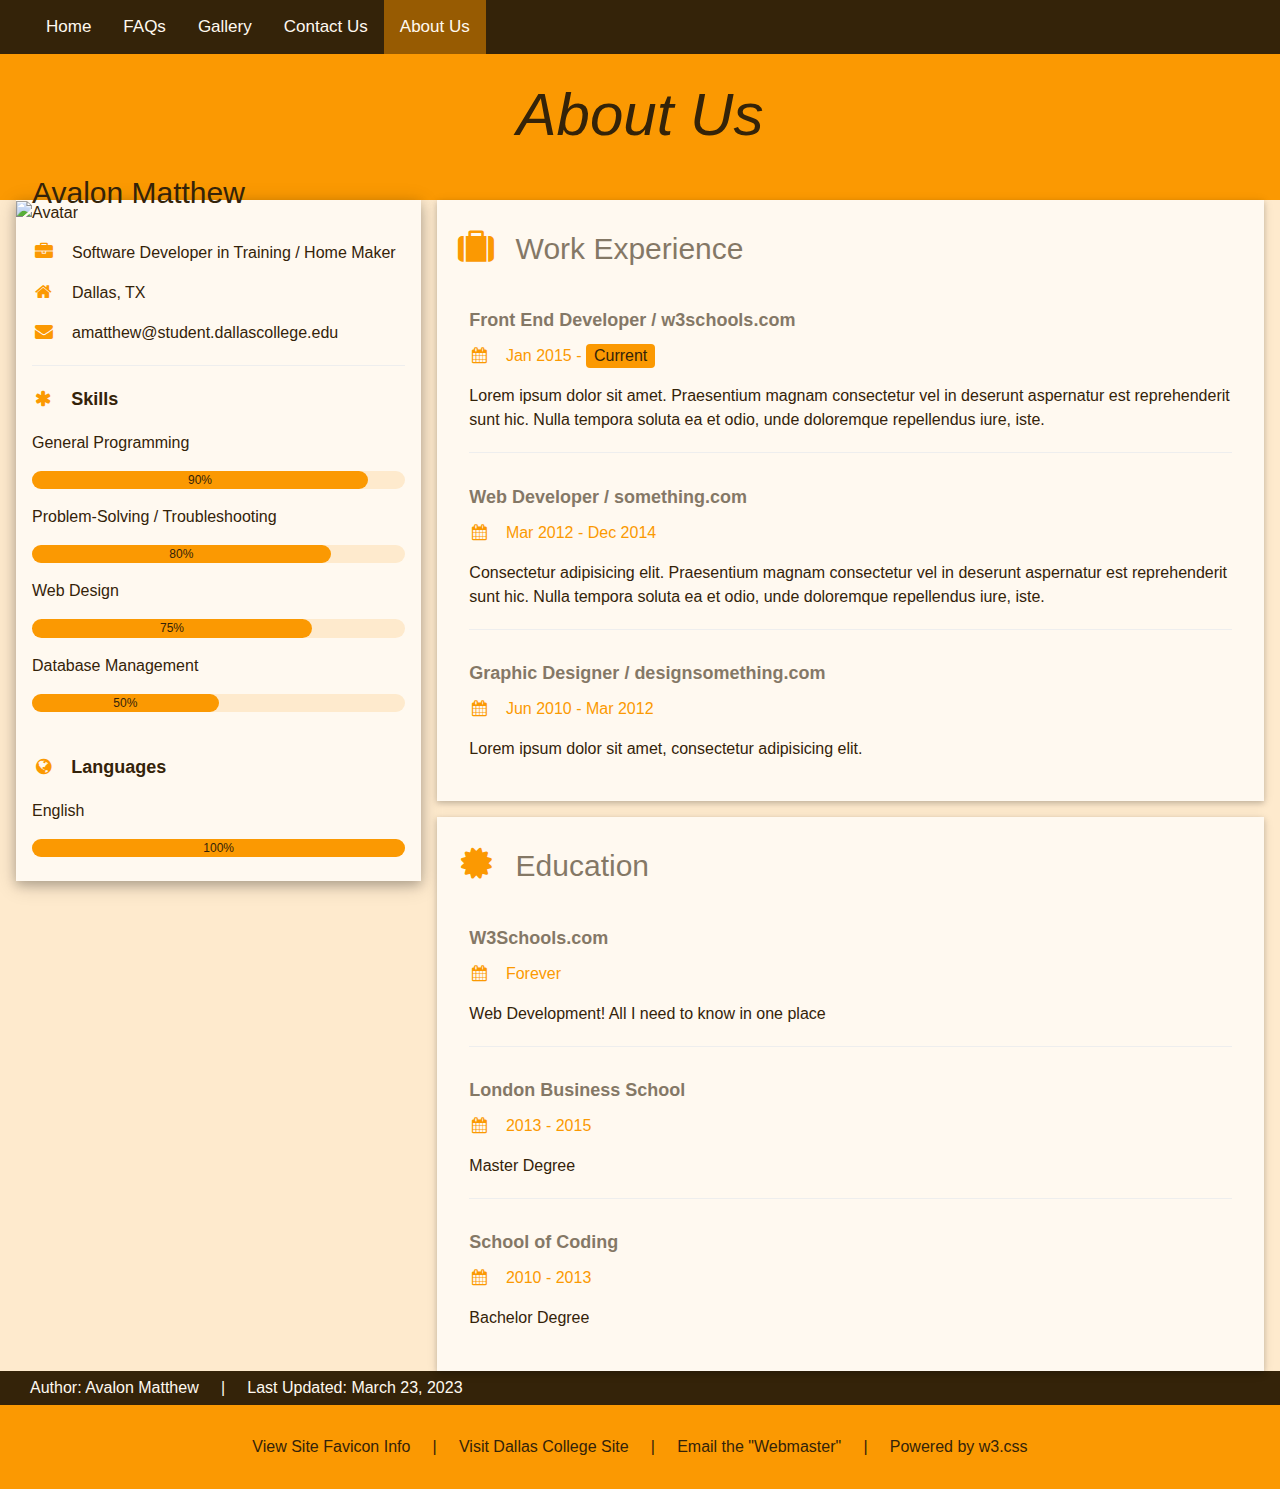
==== about-us.html @ 703c4729 "Moved w3.css link foot1 -> foot2" ====
<!DOCTYPE html>
<html>

<head>
  <title>About Us</title>
  <meta charset="UTF-8">
  <meta name="viewport" content="width=device-width, initial-scale=1">
  <!-- Favicon Links -->
  <link rel="shortcut icon" href="./favicon/favicon.ico">
  <link rel="apple-touch-icon" href="./favicon/apple-touch-icon.png">
  <!-- External Styles -->
  <link rel="stylesheet" href="https://www.w3schools.com/w3css/4/w3.css">
  <link rel="stylesheet" href="https://cdnjs.cloudflare.com/ajax/libs/font-awesome/4.7.0/css/font-awesome.min.css">
  <link rel="stylesheet" href="https://www.w3schools.com/w3css/4/w3.css">
  <link rel="stylesheet" href="./css/colors.css">
  <link rel="stylesheet" href="./css/style.css">
</head>

<body>
  <!-- Same nav should be at the top of every page -->
  <nav class="topnav">
    <a href="index.html">Home</a>
    <a href="faqs.html">FAQs</a>
    <a href="gallery.html">Gallery</a>
    <a href="contact-us.html">Contact Us</a>
    <a class="active" href="about-us.html">About Us</a>
  </nav>
  <!-- Same nav should be at the top of every page -->

  <header class="mainHeader">
    <h1>About Us</h1>
  </header>

  <!-- Page Container -->
  <div id="aboutContainer">

    <!-- The Grid -->
    <div class="w3-row-padding">

      <!-- Left Column -->
      <div class="w3-third">

        <div class="w3-theme-l5 w3-card-4">
          <div class="w3-display-container">
            <img src="./images/IMG_20200726_122011.jpg" width="100%" alt="Avatar">
            <div class="w3-display-bottomleft w3-container">
              <h2 id="myPicText">Avalon Matthew</h2>
            </div>
          </div>
          <div class="w3-container">
            <p>
              <div class="w3-col" style="width: 40px;">
                <i class="fa fa-briefcase fa-fw w3-large w3-text-theme"></i>
              </div>
              <div class="w3-rest">
                Software Developer in Training / Home Maker
              </div>
            </p>
            <p>
              <div class="w3-col" style="width: 40px;">
                <i class="fa fa-home fa-fw w3-large w3-text-theme"></i>
              </div>
              <div class="w3-rest">
                Dallas, TX
              </div>
            </p>
            <p>
              <div class="w3-col" style="width: 40px;">
                <i class="fa fa-envelope fa-fw w3-large w3-text-theme"></i>
              </div>
              <div class="w3-rest">
                amatthew&#8203;@student.dallascollege.edu
              </div>
            </p>
            <hr>

            <p class="w3-large"><b><i class="fa fa-asterisk fa-fw w3-margin-right w3-text-theme"></i>Skills</b></p>
            <p>General Programming</p>
            <div class="w3-theme-l4 w3-round-xlarge w3-small">
              <div class="w3-container w3-center w3-round-xlarge w3-theme" style="width:90%">90%</div>
            </div>
            <p>Problem-Solving / Troubleshooting</p>
            <div class="w3-theme-l4 w3-round-xlarge w3-small">
              <div class="w3-container w3-center w3-round-xlarge w3-theme" style="width:80%">80%</div>
            </div>
            <p>Web Design</p>
            <div class="w3-theme-l4 w3-round-xlarge w3-small">
              <div class="w3-container w3-center w3-round-xlarge w3-theme" style="width:75%">75%</div>
            </div>
            <p>Database Management</p>
            <div class="w3-theme-l4 w3-round-xlarge w3-small">
              <div class="w3-container w3-center w3-round-xlarge w3-theme" style="width:50%">50%</div>
            </div>
            <br>

            <p class="w3-large">
              <b><i class="fa fa-globe fa-fw w3-margin-right w3-text-theme"></i>Languages</b>
            </p>
            <p>English</p>
            <div class="w3-theme-l4 w3-round-xlarge w3-small">
              <div class="w3-container w3-center w3-round-xlarge w3-theme" style="width:100%">100%</div>
            </div>
            <br>
          </div>
        </div><br>

        <!-- End Left Column -->
      </div>

      <!-- Right Column -->
      <div class="w3-twothird">

        <div class="w3-container w3-card w3-theme-l5 w3-margin-bottom">
          <h2 class="w3-padding-16"><i
              class="fa fa-suitcase fa-fw w3-margin-right w3-xxlarge w3-text-theme"></i><span class="w3-opacity">Work Experience</span></h2>
          <div class="w3-container">
            <h5 class="w3-opacity"><b>Front End Developer / w3schools.com</b></h5>
            <h6 class="w3-text-theme"><i class="fa fa-calendar fa-fw w3-margin-right"></i>Jan 2015 - <span
                class="w3-tag w3-theme w3-round">Current</span></h6>
            <p>Lorem ipsum dolor sit amet. Praesentium magnam consectetur vel in deserunt aspernatur est reprehenderit
              sunt hic. Nulla tempora soluta ea et odio, unde doloremque repellendus iure, iste.</p>
            <hr>
          </div>
          <div class="w3-container">
            <h5 class="w3-opacity"><b>Web Developer / something.com</b></h5>
            <h6 class="w3-text-theme"><i class="fa fa-calendar fa-fw w3-margin-right"></i>Mar 2012 - Dec 2014</h6>
            <p>Consectetur adipisicing elit. Praesentium magnam consectetur vel in deserunt aspernatur est reprehenderit
              sunt hic. Nulla tempora soluta ea et odio, unde doloremque repellendus iure, iste.</p>
            <hr>
          </div>
          <div class="w3-container">
            <h5 class="w3-opacity"><b>Graphic Designer / designsomething.com</b></h5>
            <h6 class="w3-text-theme"><i class="fa fa-calendar fa-fw w3-margin-right"></i>Jun 2010 - Mar 2012</h6>
            <p>Lorem ipsum dolor sit amet, consectetur adipisicing elit. </p><br>
          </div>
        </div>

        <div class="w3-container w3-card w3-theme-l5">
          <h2 class="w3-padding-16">
              <i class="fa fa-certificate fa-fw w3-margin-right w3-xxlarge w3-text-theme"></i><span class="w3-opacity">Education</span></h2>
          <div class="w3-container">
            <h5 class="w3-opacity"><b>W3Schools.com</b></h5>
            <h6 class="w3-text-theme"><i class="fa fa-calendar fa-fw w3-margin-right"></i>Forever</h6>
            <p>Web Development! All I need to know in one place</p>
            <hr>
          </div>
          <div class="w3-container">
            <h5 class="w3-opacity"><b>London Business School</b></h5>
            <h6 class="w3-text-theme"><i class="fa fa-calendar fa-fw w3-margin-right"></i>2013 - 2015</h6>
            <p>Master Degree</p>
            <hr>
          </div>
          <div class="w3-container">
            <h5 class="w3-opacity"><b>School of Coding</b></h5>
            <h6 class="w3-text-theme"><i class="fa fa-calendar fa-fw w3-margin-right"></i>2010 - 2013</h6>
            <p>Bachelor Degree</p><br>
          </div>
        </div>

        <!-- End Right Column -->
      </div>

      <!-- End Grid -->
    </div>

    <!-- End Page Container -->
  </div>

  <!-- Same footer should be at the bottom of every page, UPDATE LAST UPDATED!! -->
  <footer>
    <div id="foot1">
      Author: Avalon Matthew &nbsp; &nbsp; | &nbsp; &nbsp;
      Last Updated: <time datetime="2023-03-23">March 23, 2023</time>
    </div>
  
    <div id="foot2">
      <a class="footlinks" href="./favicon/favicon-info.txt" target="_blank">View Site Favicon Info</a>
      &nbsp; &nbsp; | &nbsp; &nbsp;
      <a class="footlinks" href="https://www.dallascollege.edu/pages/default.aspx" target="_blank" rel="external">Visit
        Dallas College Site</a>
      &nbsp; &nbsp; | &nbsp; &nbsp;
      <a class="footlinks" href="mailto:AMatthew@Student.DallasCollege.edu" target="_blank" rel="external">Email the
        "Webmaster"</a>
      &nbsp; &nbsp; | &nbsp; &nbsp;
      <a class="footlinks" href="https://www.w3schools.com/w3css/default.asp" target="_blank" rel="external">Powered by w3.css</a>
    </div>
  </footer>
  <!-- Same footer should be at the bottom of every page, UPDATE LAST UPDATED!! -->

</body>

</html>
---- css/colors.css ----
.w3-theme-l5 {
  color: #342309 !important;
  background-color: #fff9f0 !important
}

.w3-theme-l4 {
  color: #342309 !important;
  background-color: #feeacd !important
}

.w3-theme-l3 {
  color: #342309 !important;
  background-color: #fed69a !important
}

.w3-theme-l2 {
  color: #342309 !important;
  background-color: #fdc168 !important
}

.w3-theme-l1 {
  color: #342309 !important;
  background-color: #fdad35 !important
}

.w3-theme-d1 {
  color: #fff !important;
  background-color: #e38902 !important
}

.w3-theme-d2 {
  color: #fff !important;
  background-color: #ca7a02 !important
}

.w3-theme-d3 {
  color: #fff !important;
  background-color: #b16b02 !important
}

.w3-theme-d4 {
  color: #fff !important;
  background-color: #975b02 !important
}

.w3-theme-d5 {
  color: #fff !important;
  background-color: #7e4c01 !important
}

.w3-theme-light {
  color: #342309 !important;
  background-color: #fff9f0 !important
}

.w3-theme-dark {
  color: #fff !important;
  background-color: #7e4c01 !important
}

.w3-theme-action {
  color: #fff !important;
  background-color: #7e4c01 !important
}

.w3-theme {
  color: #342309 !important;
  background-color: #fb9902 !important
}

.w3-text-theme {
  color: #fb9902 !important
}

.w3-border-theme {
  border-color: #fb9902 !important
}

.w3-hover-theme:hover {
  color: #342309 !important;
  background-color: #fb9902 !important
}

.w3-hover-text-theme:hover {
  color: #fb9902 !important
}

.w3-hover-border-theme:hover {
  border-color: #fb9902 !important
}
---- css/style.css ----
/* Default styling for all pages */
/* 
  Light cream color for body, set default font-family, font-size, and line-height. Gets rid of margin around entire page.
*/
body {
  background-color: #FEEACD;
  font-family: Arial, Helvetica, sans-serif;
  font-size: 16px;
  line-height: 1.5;
  margin: 0;
}

/* Layout for header */
.mainHeader {
  padding: 60px 30px 30px 30px;
  text-align: center;
}

/* Orange color for header and footer background, brown color for text */
.mainHeader, 
footer {
  background-color: #FB9902;
  color: #342309;
}

/* Page titles are largest font and italic */
.mainHeader h1 {
  font-size: 60px;
  font-style: italic;
}

/* START OF SPECIAL STYLING FOR NAV */
/* Set nav to sticky or fixed */
.topnav {
  position: fixed;
  padding-left: 30px;
}

/* Add a brown background color to the top navigation, 100% width, in front of everything else on webpage */
.topnav {
  background-color: #342309;
  overflow: hidden;
  width: 100%;
  z-index: 999;
}

/* Style the links inside the navigation bar */
.topnav a {
  float: left;
  color: #FFF9F0;
  text-align: center;
  padding: 14px 16px;
  text-decoration: none;
  font-size: 17px;
}

/* Change the color of links on hover */
.topnav a:hover {
  background-color: #FFF9F0;
  color: #342309;
}

/* Add a color to the active/current link */
.topnav a.active {
  background-color: #975B02;
  color: #FFF9F0;
}
/* END OF SPECIAL STYLING FOR NAV */

/* Light cream color for main section of pages, padding */
main {
  background-color: #FEEACD;
  padding: 15px 30px 30px 30px;
}

/* START OF SPECIAL STYLING FOR QUOTE ON INDEX PAGE */
/* Centers entire block, sets max width */
#quoteBlock {
  margin-left: auto;
  margin-right: auto;
  max-width: 850px;
}

/* Styling for big quotation marks */
#topQMark,
#botQMark {
  margin-block-start: 0;
  margin-block-end: 0;
  font-size: 150px;
  line-height: 0.6em;
  opacity: 0.2;
}

#botQMark {
  text-align: right;
}

/* Styling for quote */
#quote {
  margin-top: -40px;
  text-align: center;
}

/* Styling for citation */
#quoteAuthor {
  margin-block-start: 0;
  margin-block-end: 0;
  margin-bottom: 12px;
  text-align: right;
}
/* END OF SPECIAL STYLING FOR QUOTE ON INDEX PAGE */

/* Centers table on index page, adds max width */
table {
  margin-left: auto;
  margin-right: auto;
  max-width: 1500px;
}

/* Adds extra padding in unordered lists on index and FAQ pages */
.listSpan {
  padding-left: 15px;
}

/* START OF SPECIAL FORMATTING FOR FAQ PAGE */
/* Sets no padding for main section of FAQ page to allow FAQ headings to stretch all the way across the page */
#wideMain {
  padding: 0 0 30px 0;
}

/* Styling for ol at the top of the FAQ page */
#faqList ol {
  padding-top: 15px;
  padding-inline-start: 100px;
  padding-inline-end: 30px;
  padding-bottom: 30px;
}

/* Styling for data list questions on FAQ page. */
#qAndAs dt {
  padding: 0 30px 0 30px;
  background-color: #FB9902;
  color: #342309;
  font-size: 30px;
}

/* Styling for data list answers on FAQ page. */
#qAndAs dd {
  padding-top: 30px;
  padding-inline-start: 70px;
  padding-inline-end: 30px;
  margin-inline-start: 0px;
  font-size: 20px;
  line-height: 2;
}

/* Styling for invisible anchors used for jumping from ol list to a specific question in the data list.  */
/* Without these anchors, part of the question would be covered by the nav bar after jumping to the question. */
.anchor {
  display: block;
  visibility: hidden;
  position: relative;
  height: 54px;
}
/* END OF SPECIAL FORMATTING FOR FAQ PAGE */

/* Brown color for section headings */
h2, 
h3 {
  color: #342309;
}

/* Set font size for all h2 headings */
h2 {
  font-size: 30px;
}

/* Set font size for all h3 headings */
h3 {
  font-size: 20px;
}

/* Slightly brown color for all text in main element */
main {
  color: #342309;
}

/* Styling for images on gallery page. Applies a thin brown border. */
main img {
  border-style: solid;
  border-width: 1px;
  border-color: #342309;
}

/* START OF SPECIAL STYLING FOR FAQ LINKS */
/* 
  Applied to ordered list links and "Back to Top" links. Brown color for links (light brown color if previously visited), italics to indicate active or hover.
*/
.faqLink:link {
  color: #342309;
}

.faqLink:visited {
  color: #975B02;
}

.faqLink:active, 
.faqLink:hover {
  font-style: italic;
}
/* END OF SPECIAL STYLING FOR FAQ LINKS */

/* START OF SPECIAL STYLING FOR EXTERNAL MAIN LINKS */
/* 
  Applied to citations in the main element of index, FAQs, and gallery pages. Brown color for external main links (light brown color if previously visited), italics goes away to indicate hover or active.
*/
.mainExtLink:link {
  color: #342309;
}

.mainExtLink:visited {
  color: #975B02;
}

.mainExtLink:active, 
.mainExtLink:hover {
  font-style: normal;
}
/* END OF SPECIAL STYLING FOR EXTERNAL MAIN LINKS */

/* Extra spacing for form info block on contact-us page, sets max width */
#formInfo {
  margin-top: 15px;
  margin-bottom: 30px;
  margin-left: auto;
  margin-right: auto;
  max-width: 1000px;
}

/* Centers fieldset and sets max width */
fieldset {
  margin-left: auto;
  margin-right: auto;
  max-width: 1000px;
}

/* Gives extra padding to form */
#emailForm {
  padding-bottom: 15px;
}

/* Custom styling for textboxes in form */
#name,
#email,
#phone,
#topic,
#messageBody {
  width: 500px;
  border-color: #342309 !important;
}

/* Custom styling for textboxes on focus in form */
#name:focus,
#email:focus,
#phone:focus,
#topic:focus,
#messageBody:focus {
  outline: none !important;
  border: 2px solid #342309 !important;
}

/* Puts more space before special headings in form, no space after */
#contactHead,
#topicHead,
#messageHead {
  margin-top: 30px;
  margin-bottom: 0px;
}

/* Puts options closer to special headings in form */
.firstOption {
  margin-top: 10px;
}

/* Controls accent colors on radio buttons and checkboxes in form */
.accent {
  accent-color: #b16b02;
}

/* Puts extra space before 2nd section of form */
#yourMessageHead {
  margin-top: 15px;
}

/* Ensures no extra space after "Message Type" heading in form */
#typeHead {
  margin-bottom: 0px;
}

/* Removes extra space before dropdown box and textarea in form */
#dropdown,
#bigTextBox {
  margin-top: 0px;
}

/* Puts extra space before submit and clear buttons in form */
#buttons {
  margin-top: 20px;
}

/* Controls width of submit and clear buttons in form */
#sub,
#res {
  width: 49.7%;
}

/* Styling for footer links */
.footlinks:link {
  color: #342309;
  text-decoration: none;
}

/* Styling for active/hover footer links */
.footlinks:active,
.footlinks:hover {
  color: #FFF9F0;
}

/* Styling for top section of footer */
#foot1 {
  padding: 5px 30px;
  background-color: #342309;
  color: #FFF9F0;
}

/* Styling for bottom section of footer */
#foot2 {
  padding: 30px;
  text-align: center;
}
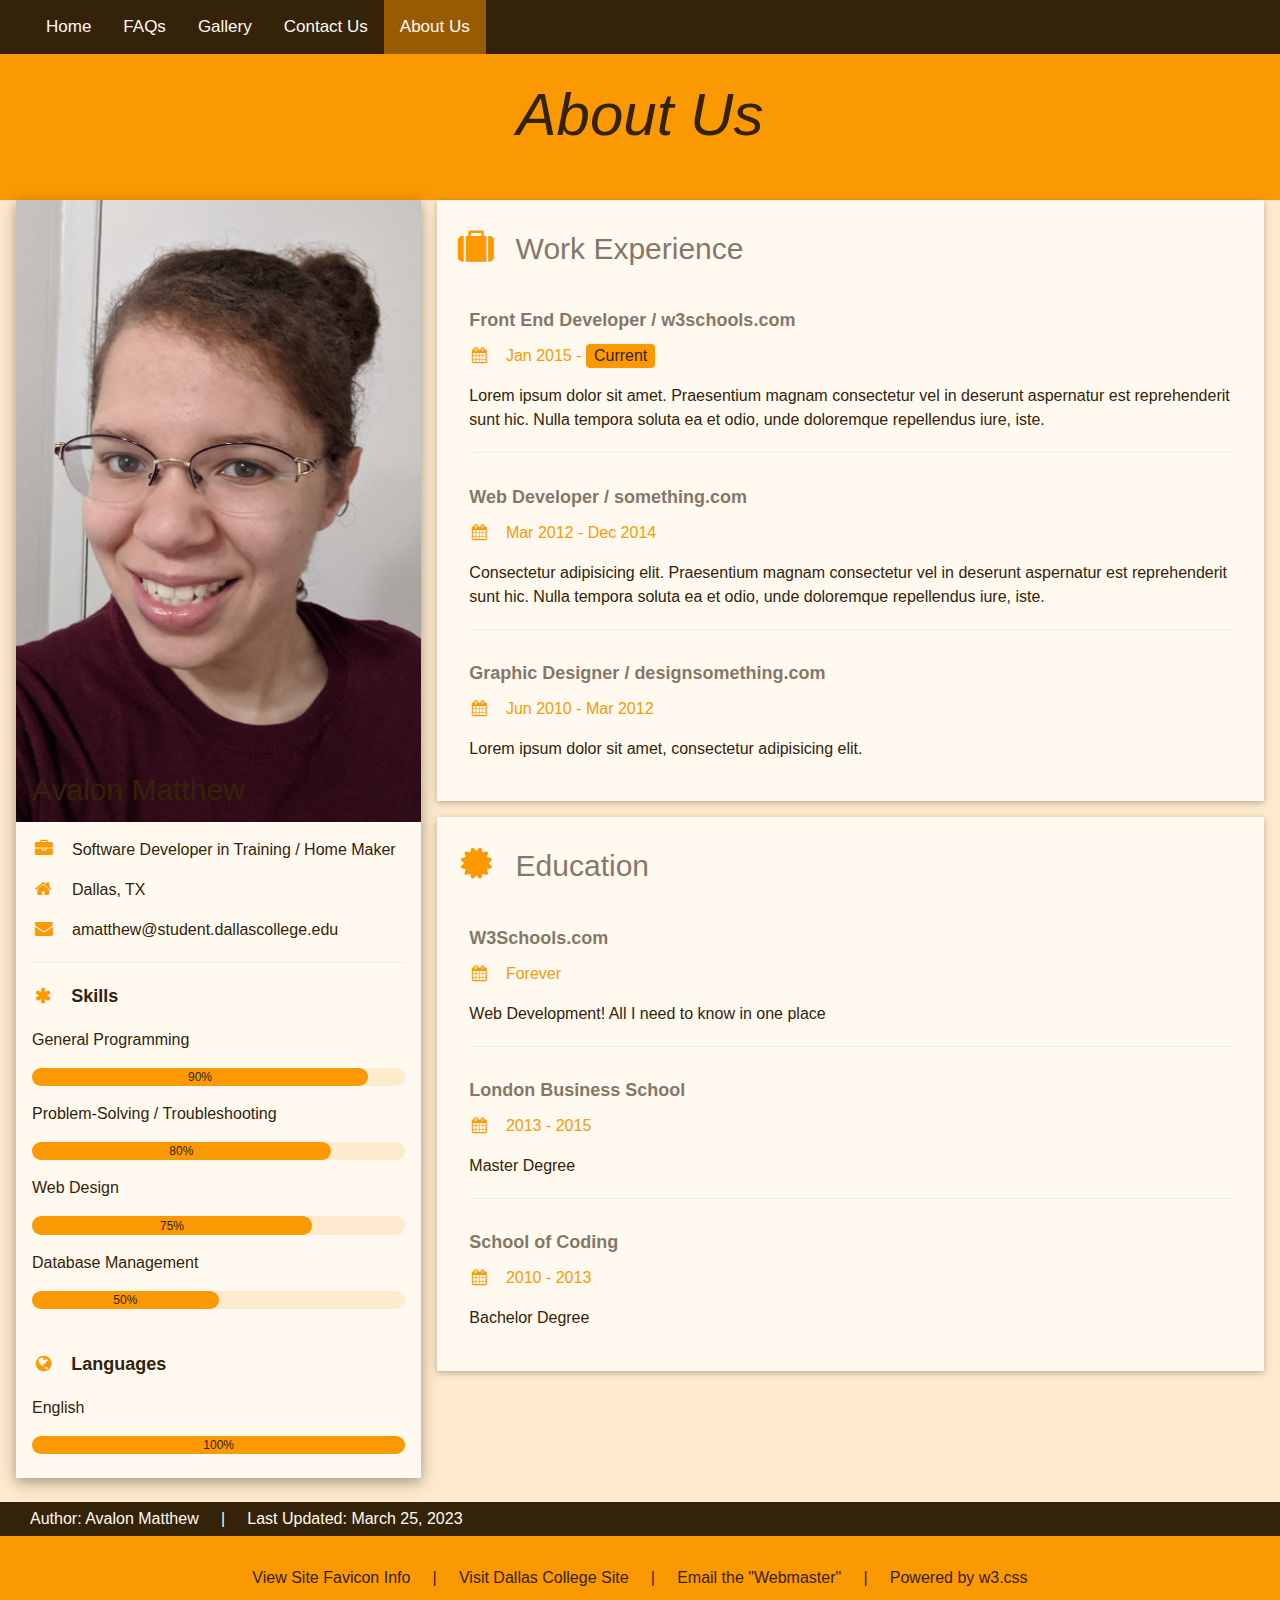
==== commit 8f6d7be3: "Changed name of my pic, updated link on about-us" ====
--- a/about-us.html
+++ b/about-us.html
@@ -42,7 +42,7 @@
 
         <div class="w3-theme-l5 w3-card-4">
           <div class="w3-display-container">
-            <img src="./images/IMG_20200726_122011.jpg" width="100%" alt="Avatar">
+            <img src="./images/my-photo.jpg" width="100%" alt="Photo of Me">
             <div class="w3-display-bottomleft w3-container">
               <h2 id="myPicText">Avalon Matthew</h2>
             </div>
@@ -170,7 +170,7 @@
   <footer>
     <div id="foot1">
       Author: Avalon Matthew &nbsp; &nbsp; | &nbsp; &nbsp;
-      Last Updated: <time datetime="2023-03-23">March 23, 2023</time>
+      Last Updated: <time datetime="2023-03-25">March 25, 2023</time>
     </div>
   
     <div id="foot2">
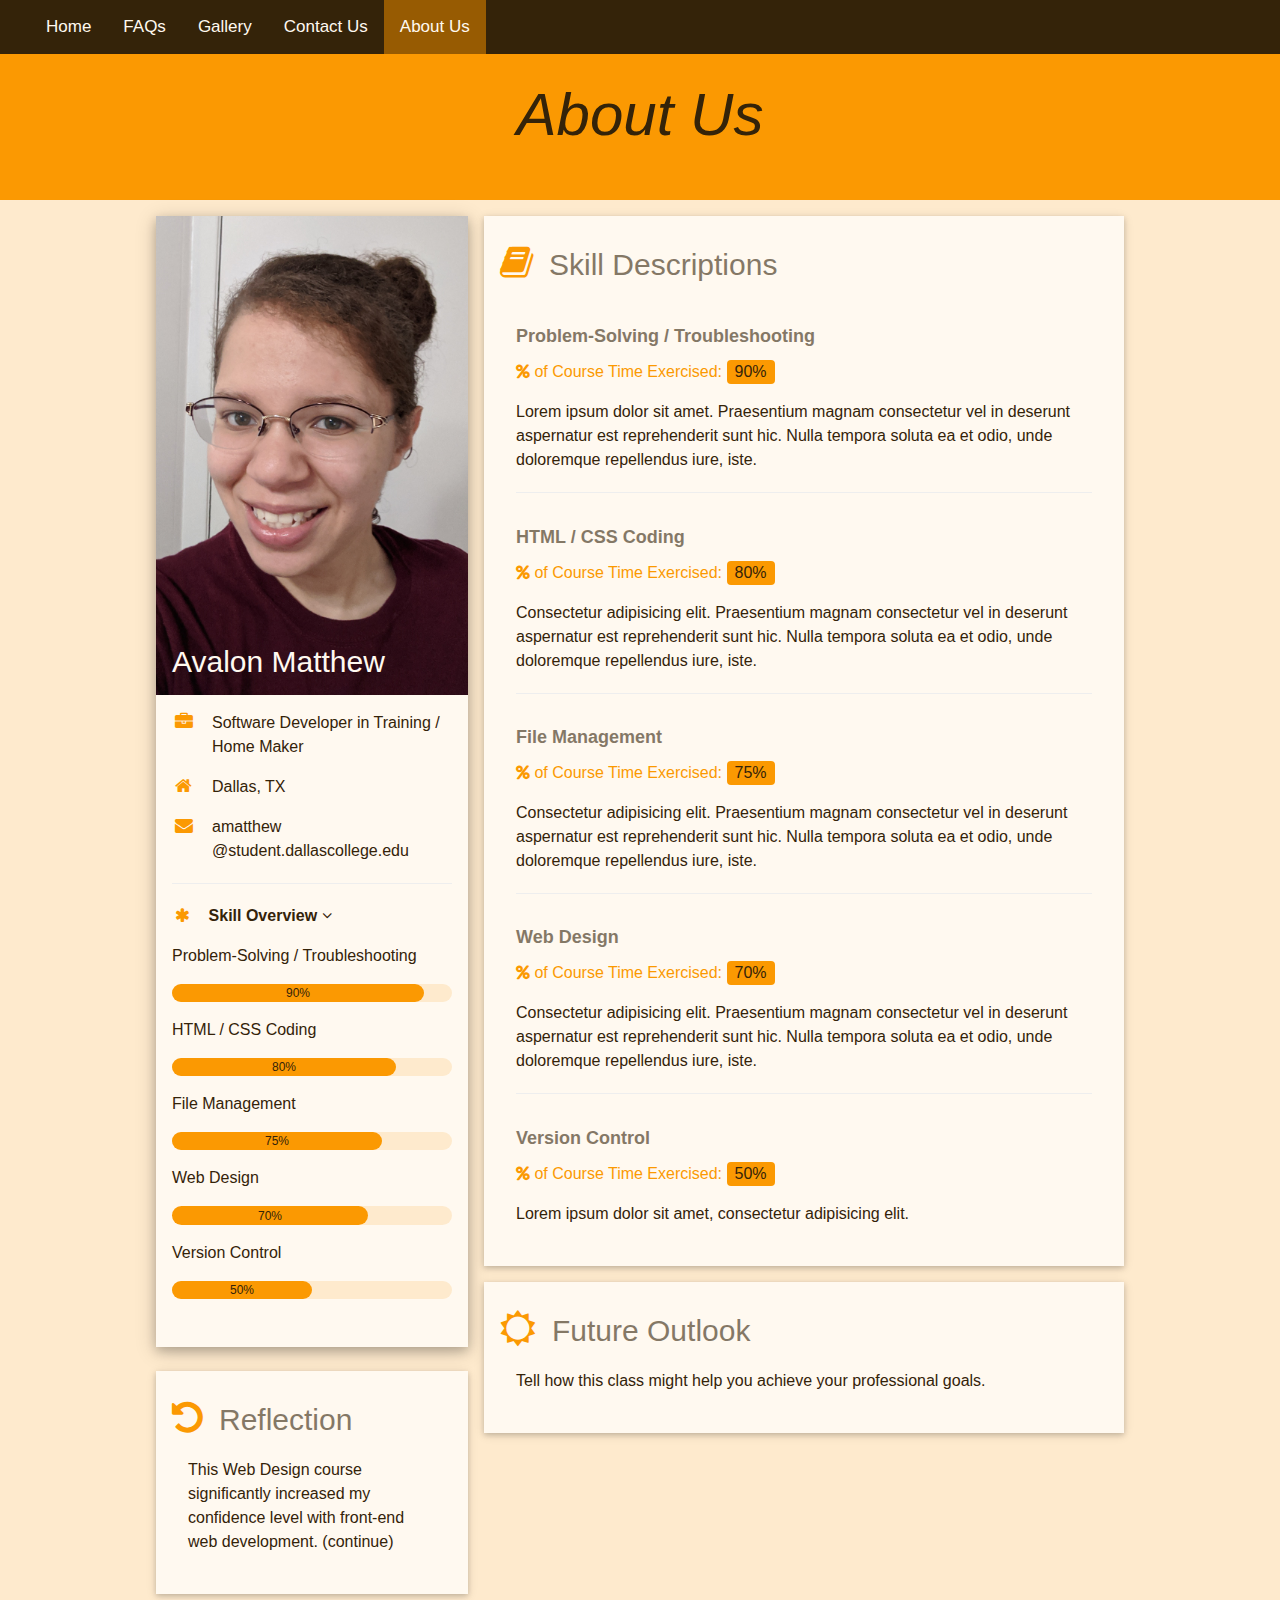
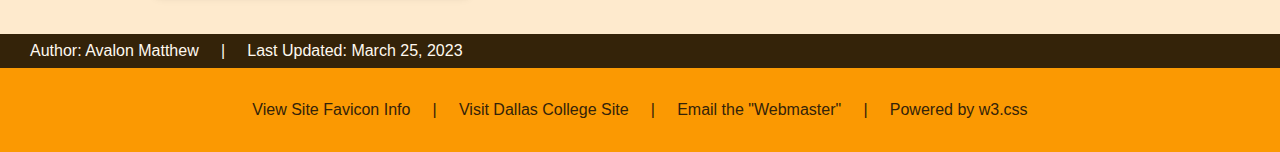
==== commit 0eb9ab43: "Arranged & styled content on about-us page" ====
--- a/about-us.html
+++ b/about-us.html
@@ -74,35 +74,55 @@
             </p>
             <hr>
 
-            <p class="w3-large"><b><i class="fa fa-asterisk fa-fw w3-margin-right w3-text-theme"></i>Skills</b></p>
-            <p>General Programming</p>
+            <p class="w3-large">
+              <div class="w3-dropdown-hover" style="width:250px">
+                <b><i class="fa fa-asterisk fa-fw w3-margin-right w3-text-theme"></i>Skill Overview</b>
+                <i class="fa fa-angle-down" ></i>
+                  <div class="w3-dropdown-content w3-card-4" style="width:250px;">
+                    <div class="w3-container" style="width:100%;">
+                      <p>An outline of the skills I learned in Web Design Tools - INET (ITSE-1301-22700)</p>
+                    </div>
+                  </div>
+              </div>
+            </p>
+            <p>Problem-Solving / Troubleshooting</p>
             <div class="w3-theme-l4 w3-round-xlarge w3-small">
               <div class="w3-container w3-center w3-round-xlarge w3-theme" style="width:90%">90%</div>
             </div>
-            <p>Problem-Solving / Troubleshooting</p>
+            <p>HTML / CSS Coding</p>
             <div class="w3-theme-l4 w3-round-xlarge w3-small">
               <div class="w3-container w3-center w3-round-xlarge w3-theme" style="width:80%">80%</div>
             </div>
+            <p>File Management</p>
+            <div class="w3-theme-l4 w3-round-xlarge w3-small">
+              <div class="w3-container w3-center w3-round-xlarge w3-theme" style="width:75%">75%</div>
+            </div>
             <p>Web Design</p>
             <div class="w3-theme-l4 w3-round-xlarge w3-small">
-              <div class="w3-container w3-center w3-round-xlarge w3-theme" style="width:75%">75%</div>
-            </div>
-            <p>Database Management</p>
+              <div class="w3-container w3-center w3-round-xlarge w3-theme" style="width:70%">70%</div>
+            </div>
+            <p>Version Control</p>
             <div class="w3-theme-l4 w3-round-xlarge w3-small">
               <div class="w3-container w3-center w3-round-xlarge w3-theme" style="width:50%">50%</div>
             </div>
             <br>
-
-            <p class="w3-large">
-              <b><i class="fa fa-globe fa-fw w3-margin-right w3-text-theme"></i>Languages</b>
-            </p>
-            <p>English</p>
-            <div class="w3-theme-l4 w3-round-xlarge w3-small">
-              <div class="w3-container w3-center w3-round-xlarge w3-theme" style="width:100%">100%</div>
-            </div>
             <br>
           </div>
         </div><br>
+
+        <div class="w3-container w3-card w3-theme-l5">
+          <h2 class="about-us-special-h2">
+            <i class="fa fa-rotate-left w3-margin-right w3-xxlarge w3-text-theme"></i><span class="w3-opacity">Reflection</span>
+          </h2>
+          <div class="paragraph">
+            <!-- TODO: Finish paragraph -->
+            <p>
+              This Web Design course significantly increased my confidence level with front-end web development. (continue)
+            </p>
+          </div>
+          <br>
+        </div>
+        <br>
 
         <!-- End Left Column -->
       </div>
@@ -111,50 +131,55 @@
       <div class="w3-twothird">
 
         <div class="w3-container w3-card w3-theme-l5 w3-margin-bottom">
-          <h2 class="w3-padding-16"><i
-              class="fa fa-suitcase fa-fw w3-margin-right w3-xxlarge w3-text-theme"></i><span class="w3-opacity">Work Experience</span></h2>
-          <div class="w3-container">
-            <h5 class="w3-opacity"><b>Front End Developer / w3schools.com</b></h5>
-            <h6 class="w3-text-theme"><i class="fa fa-calendar fa-fw w3-margin-right"></i>Jan 2015 - <span
-                class="w3-tag w3-theme w3-round">Current</span></h6>
+          <h2 class="w3-padding-16">
+            <i class="fa fa-book w3-margin-right w3-xxlarge w3-text-theme"></i><span class="w3-opacity">Skill Descriptions</span>
+          </h2>
+          <!-- TODO: Replace Latin text -->
+          <div class="w3-container">
+            <h5 class="w3-opacity"><b>Problem-Solving / Troubleshooting</b></h5>
+            <h6 class="w3-text-theme"><i class="fa fa-percent"></i> of Course Time Exercised: <span
+                class="w3-tag w3-theme w3-round">90%</span></h6>
             <p>Lorem ipsum dolor sit amet. Praesentium magnam consectetur vel in deserunt aspernatur est reprehenderit
               sunt hic. Nulla tempora soluta ea et odio, unde doloremque repellendus iure, iste.</p>
             <hr>
           </div>
           <div class="w3-container">
-            <h5 class="w3-opacity"><b>Web Developer / something.com</b></h5>
-            <h6 class="w3-text-theme"><i class="fa fa-calendar fa-fw w3-margin-right"></i>Mar 2012 - Dec 2014</h6>
+            <h5 class="w3-opacity"><b>HTML / CSS Coding</b></h5>
+            <h6 class="w3-text-theme"><i class="fa fa-percent"></i> of Course Time Exercised: <span class="w3-tag w3-theme w3-round">80%</span></h6>
             <p>Consectetur adipisicing elit. Praesentium magnam consectetur vel in deserunt aspernatur est reprehenderit
               sunt hic. Nulla tempora soluta ea et odio, unde doloremque repellendus iure, iste.</p>
             <hr>
           </div>
           <div class="w3-container">
-            <h5 class="w3-opacity"><b>Graphic Designer / designsomething.com</b></h5>
-            <h6 class="w3-text-theme"><i class="fa fa-calendar fa-fw w3-margin-right"></i>Jun 2010 - Mar 2012</h6>
+            <h5 class="w3-opacity"><b>File Management</b></h5>
+            <h6 class="w3-text-theme"><i class="fa fa-percent"></i> of Course Time Exercised: <span class="w3-tag w3-theme w3-round">75%</span></h6>
+            <p>Consectetur adipisicing elit. Praesentium magnam consectetur vel in deserunt aspernatur est reprehenderit
+              sunt hic. Nulla tempora soluta ea et odio, unde doloremque repellendus iure, iste.</p>
+            <hr>
+          </div>
+          <div class="w3-container">
+            <h5 class="w3-opacity"><b>Web Design</b></h5>
+            <h6 class="w3-text-theme"><i class="fa fa-percent"></i> of Course Time Exercised: <span class="w3-tag w3-theme w3-round">70%</span></h6>
+            <p>Consectetur adipisicing elit. Praesentium magnam consectetur vel in deserunt aspernatur est reprehenderit
+              sunt hic. Nulla tempora soluta ea et odio, unde doloremque repellendus iure, iste.</p>
+            <hr>
+          </div>
+          <div class="w3-container">
+            <h5 class="w3-opacity"><b>Version Control</b></h5>
+            <h6 class="w3-text-theme"><i class="fa fa-percent"></i> of Course Time Exercised: <span class="w3-tag w3-theme w3-round">50%</span></h6>
             <p>Lorem ipsum dolor sit amet, consectetur adipisicing elit. </p><br>
           </div>
         </div>
 
         <div class="w3-container w3-card w3-theme-l5">
-          <h2 class="w3-padding-16">
-              <i class="fa fa-certificate fa-fw w3-margin-right w3-xxlarge w3-text-theme"></i><span class="w3-opacity">Education</span></h2>
-          <div class="w3-container">
-            <h5 class="w3-opacity"><b>W3Schools.com</b></h5>
-            <h6 class="w3-text-theme"><i class="fa fa-calendar fa-fw w3-margin-right"></i>Forever</h6>
-            <p>Web Development! All I need to know in one place</p>
-            <hr>
-          </div>
-          <div class="w3-container">
-            <h5 class="w3-opacity"><b>London Business School</b></h5>
-            <h6 class="w3-text-theme"><i class="fa fa-calendar fa-fw w3-margin-right"></i>2013 - 2015</h6>
-            <p>Master Degree</p>
-            <hr>
-          </div>
-          <div class="w3-container">
-            <h5 class="w3-opacity"><b>School of Coding</b></h5>
-            <h6 class="w3-text-theme"><i class="fa fa-calendar fa-fw w3-margin-right"></i>2010 - 2013</h6>
-            <p>Bachelor Degree</p><br>
-          </div>
+          <h2 class="about-us-special-h2">
+            <i class="fa fa-sun-o w3-margin-right w3-xxlarge w3-text-theme"></i><span class="w3-opacity">Future Outlook</span>
+          </h2>
+          <!-- TODO: Finish paragraph -->
+          <div class="paragraph">
+            <p>Tell how this class might help you achieve your professional goals.</p>
+          </div>
+          <br>
         </div>
 
         <!-- End Right Column -->
--- a/css/style.css
+++ b/css/style.css
@@ -314,6 +314,25 @@
   width: 49.7%;
 }
 
+/* Centers about-us page, sets max width */
+#aboutContainer {
+  margin: 16px auto;
+  max-width: 1000px;
+}
+
+/* Controls color of text on my pic */
+#myPicText {
+  color: #FFF9F0;
+}
+
+.about-us-special-h2 {
+  padding: 16px 0px 0px 0px;
+}
+
+.paragraph {
+  padding: 0px 16px;
+}
+
 /* Styling for footer links */
 .footlinks:link {
   color: #342309;
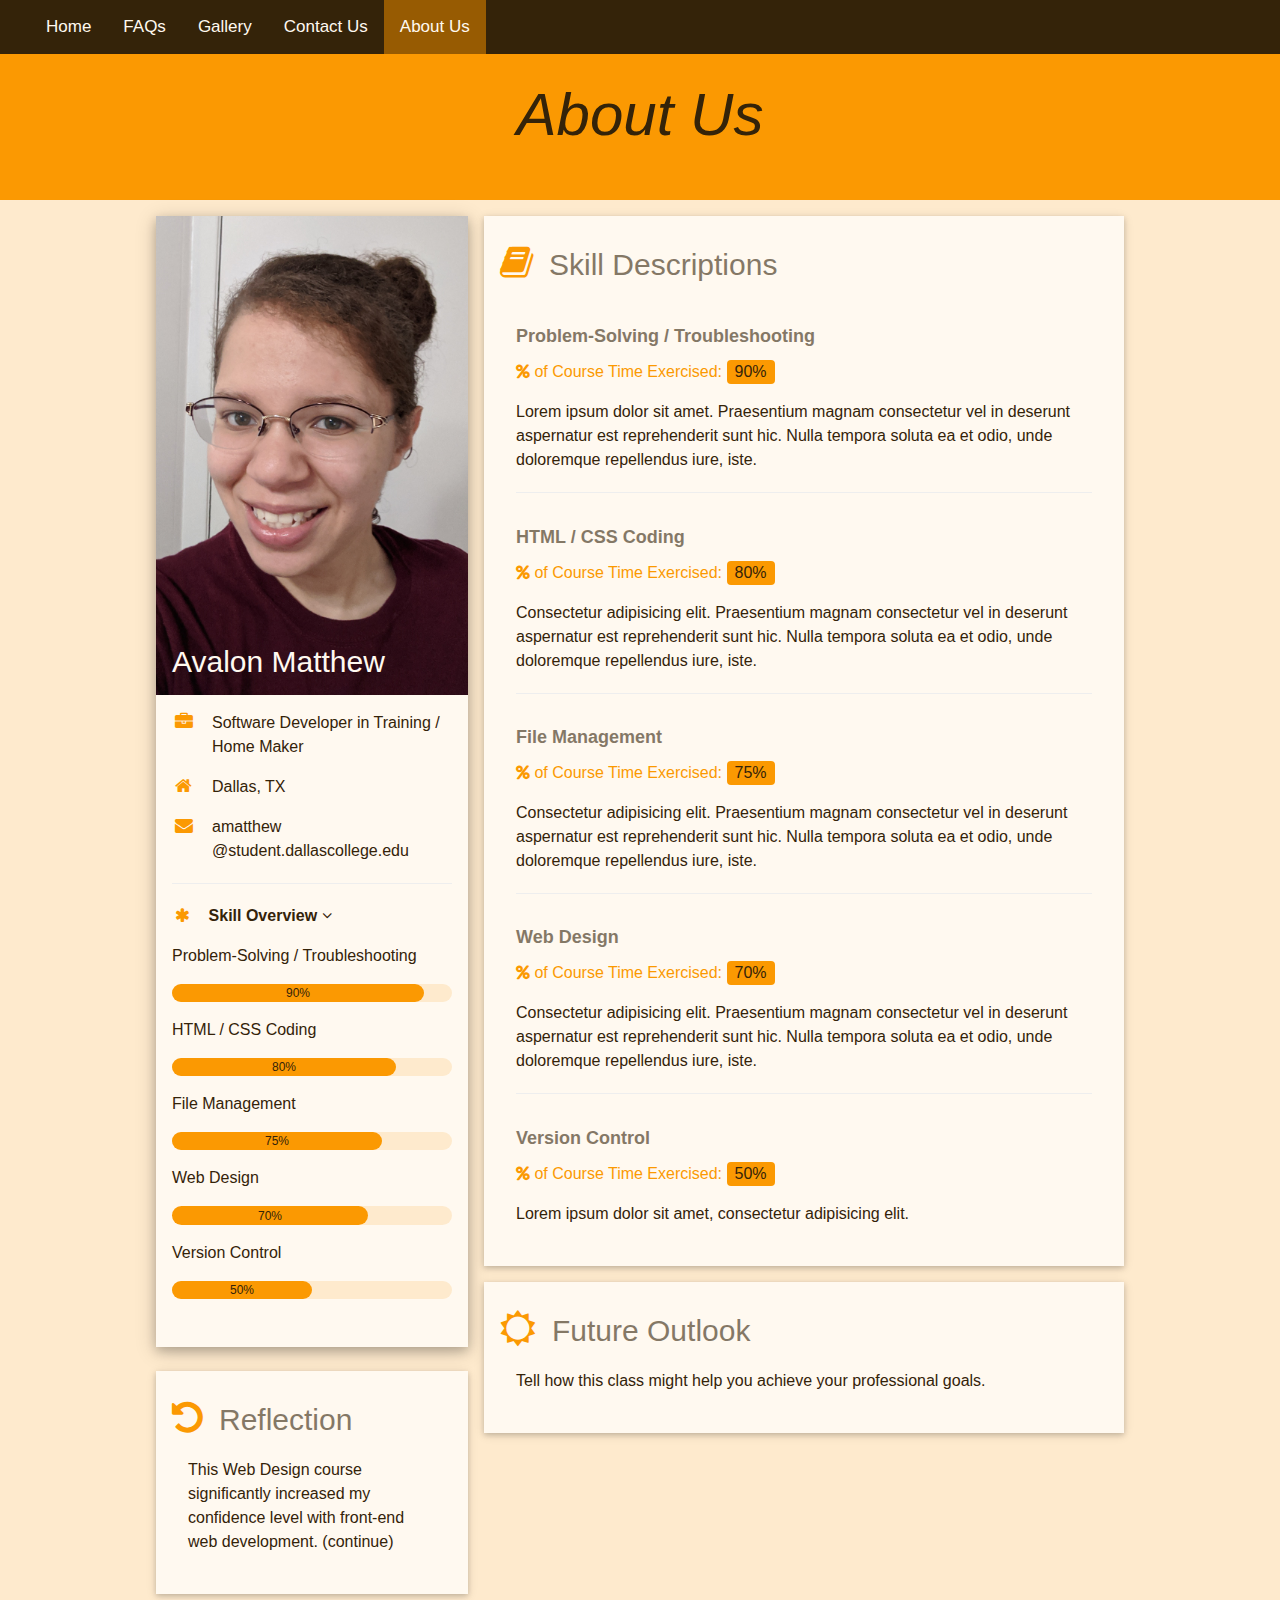
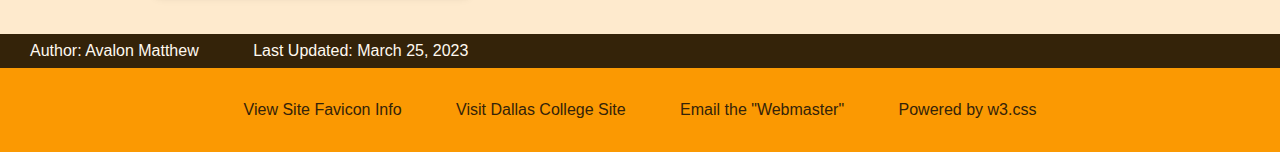
==== commit 415d259b: "Removed vert bars in footer -> extra space added" ====
--- a/about-us.html
+++ b/about-us.html
@@ -194,19 +194,16 @@
   <!-- Same footer should be at the bottom of every page, UPDATE LAST UPDATED!! -->
   <footer>
     <div id="foot1">
-      Author: Avalon Matthew &nbsp; &nbsp; | &nbsp; &nbsp;
-      Last Updated: <time datetime="2023-03-25">March 25, 2023</time>
+      <span class="space-after">Author: Avalon Matthew</span>
+      <span>Last Updated: <time datetime="2023-03-25">March 25, 2023</time></span>
     </div>
   
     <div id="foot2">
-      <a class="footlinks" href="./favicon/favicon-info.txt" target="_blank">View Site Favicon Info</a>
-      &nbsp; &nbsp; | &nbsp; &nbsp;
-      <a class="footlinks" href="https://www.dallascollege.edu/pages/default.aspx" target="_blank" rel="external">Visit
+      <a class="footlinks space-after" href="./favicon/favicon-info.txt" target="_blank">View Site Favicon Info</a>
+      <a class="footlinks space-after" href="https://www.dallascollege.edu/pages/default.aspx" target="_blank" rel="external">Visit
         Dallas College Site</a>
-      &nbsp; &nbsp; | &nbsp; &nbsp;
-      <a class="footlinks" href="mailto:AMatthew@Student.DallasCollege.edu" target="_blank" rel="external">Email the
+      <a class="footlinks space-after" href="mailto:AMatthew@Student.DallasCollege.edu" target="_blank" rel="external">Email the
         "Webmaster"</a>
-      &nbsp; &nbsp; | &nbsp; &nbsp;
       <a class="footlinks" href="https://www.w3schools.com/w3css/default.asp" target="_blank" rel="external">Powered by w3.css</a>
     </div>
   </footer>
--- a/css/style.css
+++ b/css/style.css
@@ -333,6 +333,11 @@
   padding: 0px 16px;
 }
 
+/* Puts space between elements in footer */
+.space-after {
+  padding-right: 50px;
+}
+
 /* Styling for footer links */
 .footlinks:link {
   color: #342309;
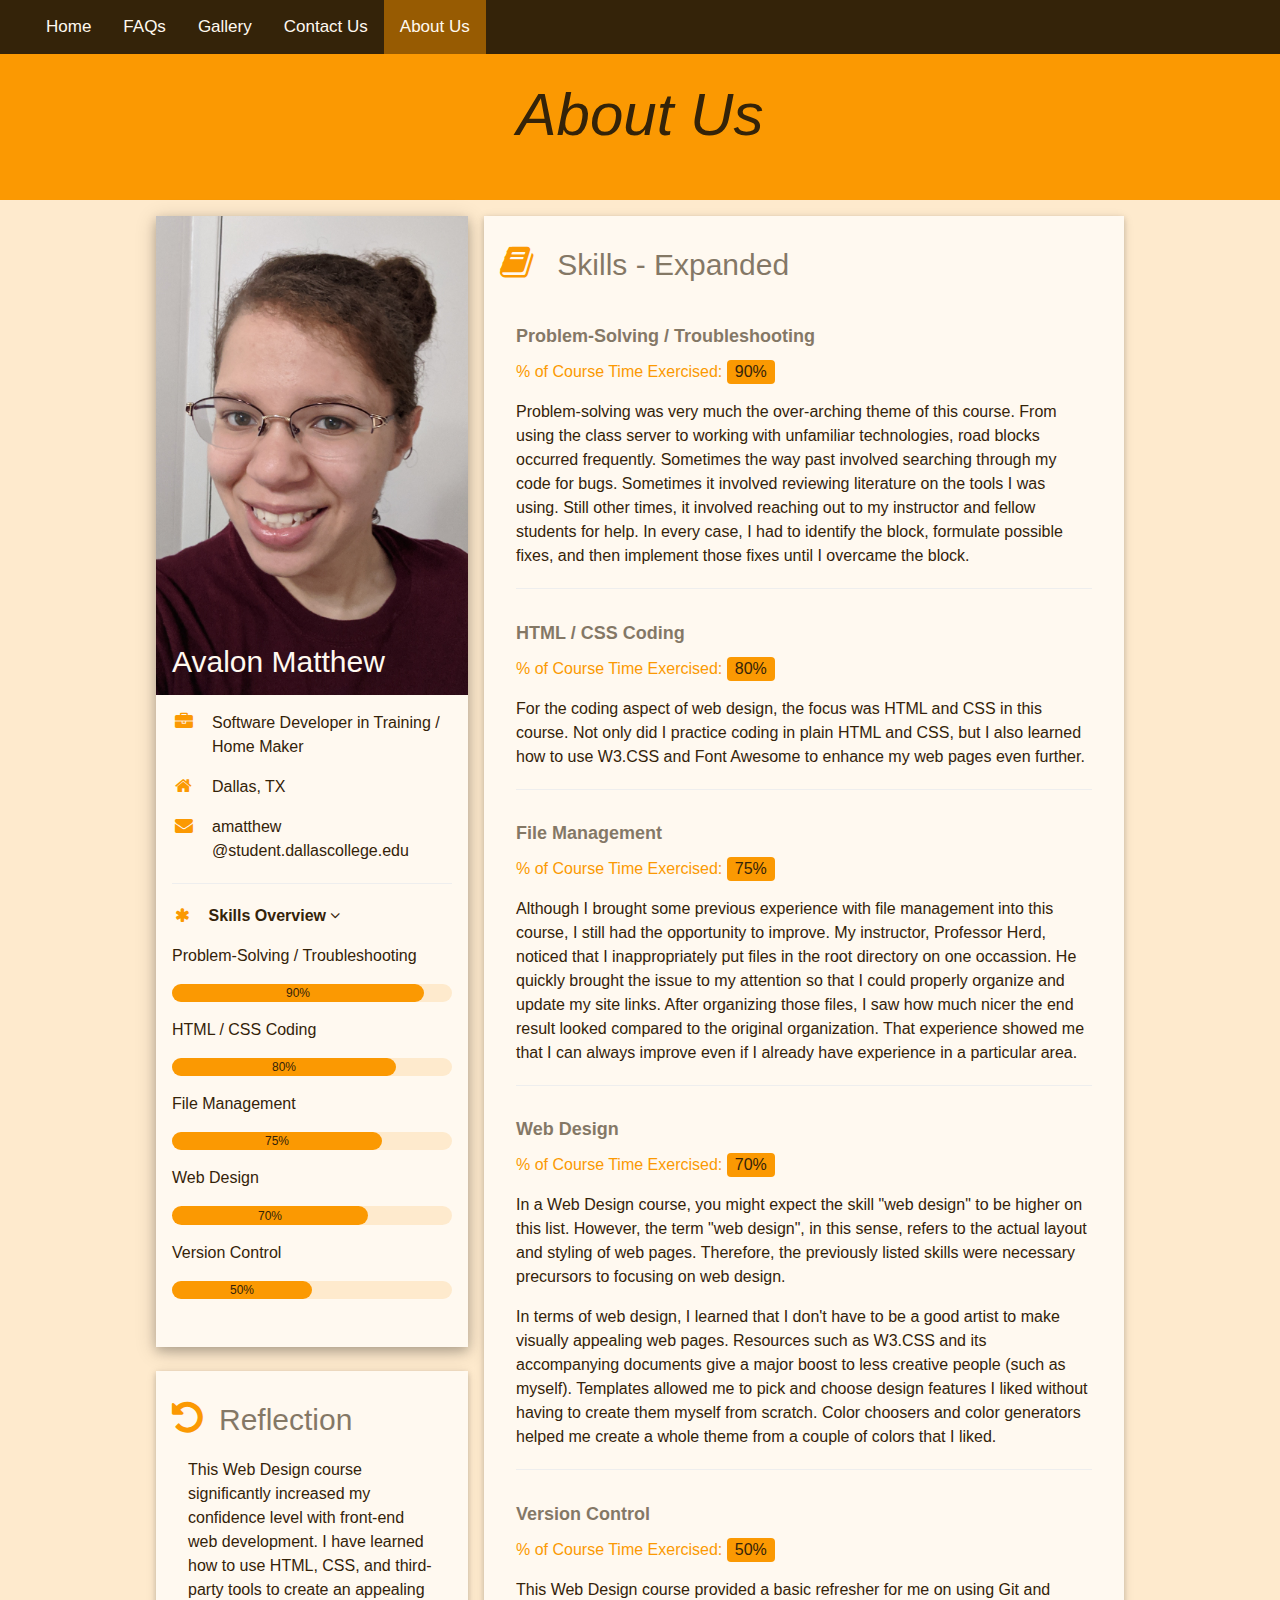
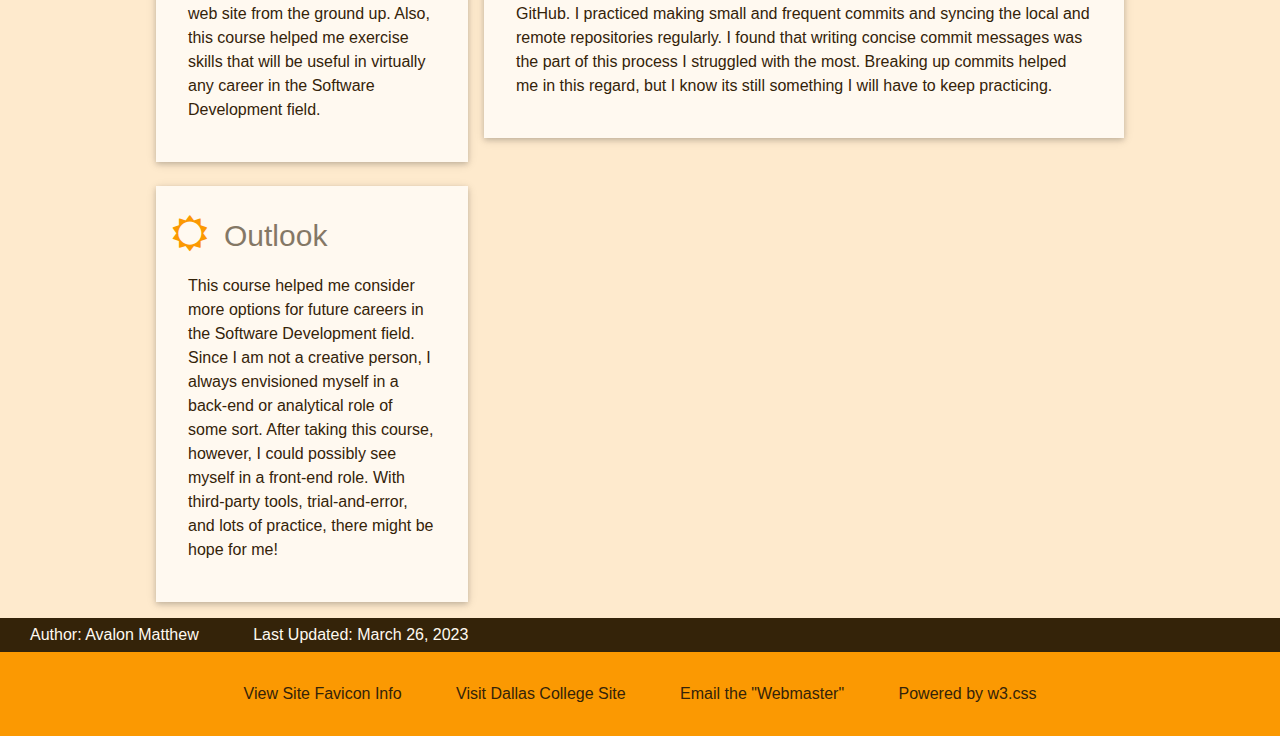
==== commit 85ef6c45: "Changed filler text, mov "outlook": 2nd -> 1st col" ====
--- a/about-us.html
+++ b/about-us.html
@@ -76,11 +76,11 @@
 
             <p class="w3-large">
               <div class="w3-dropdown-hover" style="width:250px">
-                <b><i class="fa fa-asterisk fa-fw w3-margin-right w3-text-theme"></i>Skill Overview</b>
+                <b><i class="fa fa-asterisk fa-fw w3-margin-right w3-text-theme"></i>Skills Overview</b>
                 <i class="fa fa-angle-down" ></i>
                   <div class="w3-dropdown-content w3-card-4" style="width:250px;">
                     <div class="w3-container" style="width:100%;">
-                      <p>An outline of the skills I learned in Web Design Tools - INET (ITSE-1301-22700)</p>
+                      <p>An outline of the skills I practiced in Web Design Tools - INET (ITSE-1301-22700)</p>
                     </div>
                   </div>
               </div>
@@ -115,15 +115,26 @@
             <i class="fa fa-rotate-left w3-margin-right w3-xxlarge w3-text-theme"></i><span class="w3-opacity">Reflection</span>
           </h2>
           <div class="paragraph">
-            <!-- TODO: Finish paragraph -->
-            <p>
-              This Web Design course significantly increased my confidence level with front-end web development. (continue)
+            <p>
+              This Web Design course significantly increased my confidence level with front-end web development. I have learned how to use HTML, CSS, and third-party tools to create an appealing web site from the ground up. Also, this course helped me exercise skills that will be useful in virtually any career in the Software Development field.
             </p>
           </div>
           <br>
         </div>
         <br>
 
+        <div class="w3-container w3-card w3-theme-l5">
+          <h2 class="about-us-special-h2">
+            <i class="fa fa-sun-o w3-margin-right w3-xxlarge w3-text-theme"></i><span class="w3-opacity">Outlook</span>
+          </h2>
+          <div class="paragraph">
+            <p>
+              This course helped me consider more options for future careers in the Software Development field. Since I am not a creative person, I always envisioned myself in a back-end or analytical role of some sort. After taking this course, however, I could possibly see myself in a front-end role. With third-party tools, trial-and-error, and lots of practice, there might be hope for me! 
+            </p>
+          </div>
+          <br>
+        </div>
+
         <!-- End Left Column -->
       </div>
 
@@ -132,55 +143,78 @@
 
         <div class="w3-container w3-card w3-theme-l5 w3-margin-bottom">
           <h2 class="w3-padding-16">
-            <i class="fa fa-book w3-margin-right w3-xxlarge w3-text-theme"></i><span class="w3-opacity">Skill Descriptions</span>
+            <i class="fa fa-book w3-margin-right w3-xxlarge w3-text-theme"></i>
+            <span class="w3-opacity">Skills - Expanded</span>
           </h2>
-          <!-- TODO: Replace Latin text -->
-          <div class="w3-container">
-            <h5 class="w3-opacity"><b>Problem-Solving / Troubleshooting</b></h5>
-            <h6 class="w3-text-theme"><i class="fa fa-percent"></i> of Course Time Exercised: <span
-                class="w3-tag w3-theme w3-round">90%</span></h6>
-            <p>Lorem ipsum dolor sit amet. Praesentium magnam consectetur vel in deserunt aspernatur est reprehenderit
-              sunt hic. Nulla tempora soluta ea et odio, unde doloremque repellendus iure, iste.</p>
-            <hr>
-          </div>
-          <div class="w3-container">
-            <h5 class="w3-opacity"><b>HTML / CSS Coding</b></h5>
-            <h6 class="w3-text-theme"><i class="fa fa-percent"></i> of Course Time Exercised: <span class="w3-tag w3-theme w3-round">80%</span></h6>
-            <p>Consectetur adipisicing elit. Praesentium magnam consectetur vel in deserunt aspernatur est reprehenderit
-              sunt hic. Nulla tempora soluta ea et odio, unde doloremque repellendus iure, iste.</p>
-            <hr>
-          </div>
-          <div class="w3-container">
-            <h5 class="w3-opacity"><b>File Management</b></h5>
-            <h6 class="w3-text-theme"><i class="fa fa-percent"></i> of Course Time Exercised: <span class="w3-tag w3-theme w3-round">75%</span></h6>
-            <p>Consectetur adipisicing elit. Praesentium magnam consectetur vel in deserunt aspernatur est reprehenderit
-              sunt hic. Nulla tempora soluta ea et odio, unde doloremque repellendus iure, iste.</p>
-            <hr>
-          </div>
-          <div class="w3-container">
-            <h5 class="w3-opacity"><b>Web Design</b></h5>
-            <h6 class="w3-text-theme"><i class="fa fa-percent"></i> of Course Time Exercised: <span class="w3-tag w3-theme w3-round">70%</span></h6>
-            <p>Consectetur adipisicing elit. Praesentium magnam consectetur vel in deserunt aspernatur est reprehenderit
-              sunt hic. Nulla tempora soluta ea et odio, unde doloremque repellendus iure, iste.</p>
-            <hr>
-          </div>
-          <div class="w3-container">
-            <h5 class="w3-opacity"><b>Version Control</b></h5>
-            <h6 class="w3-text-theme"><i class="fa fa-percent"></i> of Course Time Exercised: <span class="w3-tag w3-theme w3-round">50%</span></h6>
-            <p>Lorem ipsum dolor sit amet, consectetur adipisicing elit. </p><br>
-          </div>
-        </div>
-
-        <div class="w3-container w3-card w3-theme-l5">
-          <h2 class="about-us-special-h2">
-            <i class="fa fa-sun-o w3-margin-right w3-xxlarge w3-text-theme"></i><span class="w3-opacity">Future Outlook</span>
-          </h2>
-          <!-- TODO: Finish paragraph -->
-          <div class="paragraph">
-            <p>Tell how this class might help you achieve your professional goals.</p>
-          </div>
-          <br>
-        </div>
+
+          <div class="w3-container">
+            <h5 class="w3-opacity">
+              <b>Problem-Solving / Troubleshooting</b>
+            </h5>
+            <h6 class="w3-text-theme">
+              % of Course Time Exercised: <span class="w3-tag w3-theme w3-round">90%</span>
+            </h6>
+            <p>
+              Problem-solving was very much the over-arching theme of this course. From using the class server to working with unfamiliar technologies, road blocks occurred frequently. Sometimes the way past involved searching through my code for bugs. Sometimes it involved reviewing literature on the tools I was using. Still other times, it involved reaching out to my instructor and fellow students for help. In every case, I had to identify the block, formulate possible fixes, and then implement those fixes until I overcame the block.
+            </p>
+            <hr>
+          </div>
+
+          <div class="w3-container">
+            <h5 class="w3-opacity">
+              <b>HTML / CSS Coding</b>
+            </h5>
+            <h6 class="w3-text-theme">
+              % of Course Time Exercised: <span class="w3-tag w3-theme w3-round">80%</span>
+            </h6>
+            <p>
+              For the coding aspect of web design, the focus was HTML and CSS in this course. Not only did I practice coding in plain HTML and CSS, but I also learned how to use W3.CSS and Font Awesome to enhance my web pages even further.
+            </p>
+            <hr>
+          </div>
+
+          <div class="w3-container">
+            <h5 class="w3-opacity">
+              <b>File Management</b>
+            </h5>
+            <h6 class="w3-text-theme">
+              % of Course Time Exercised: <span class="w3-tag w3-theme w3-round">75%</span>
+            </h6>
+            <p>
+              Although I brought some previous experience with file management into this course, I still had the opportunity to improve. My instructor, Professor Herd, noticed that I inappropriately put files in the root directory on one occassion. He quickly brought the issue to my attention so that I could properly organize and update my site links. After organizing those files, I saw how much nicer the end result looked compared to the original organization. That experience showed me that I can always improve even if I already have experience in a particular area.
+            </p>
+            <hr>
+          </div>
+
+          <div class="w3-container">
+            <h5 class="w3-opacity">
+              <b>Web Design</b>
+            </h5>
+            <h6 class="w3-text-theme">
+              % of Course Time Exercised: <span class="w3-tag w3-theme w3-round">70%</span>
+            </h6>
+            <p>
+              In a Web Design course, you might expect the skill "web design" to be higher on this list. However, the term "web design", in this sense, refers to the actual layout and styling of web pages. Therefore, the previously listed skills were necessary precursors to focusing on web design.
+            </p>
+            <p>
+              In terms of web design, I learned that I don't have to be a good artist to make visually appealing web pages. Resources such as W3.CSS and its accompanying documents give a major boost to less creative people (such as myself). Templates allowed me to pick and choose design features I liked without having to create them myself from scratch. Color choosers and color generators helped me create a whole theme from a couple of colors that I liked.
+            </p>
+            <hr>
+          </div>
+
+          <div class="w3-container">
+            <h5 class="w3-opacity">
+              <b>Version Control</b>
+            </h5>
+            <h6 class="w3-text-theme">
+              % of Course Time Exercised: <span class="w3-tag w3-theme w3-round">50%</span>
+            </h6>
+            <p>
+              This Web Design course provided a basic refresher for me on using Git and GitHub. I practiced making small and frequent commits and syncing the local and remote repositories regularly. I found that writing concise commit messages was the part of this process I struggled with the most. Breaking up commits helped me in this regard, but I know its still something I will have to keep practicing.
+            </p>
+            <br>
+          </div>
+        </div>        
 
         <!-- End Right Column -->
       </div>
@@ -195,7 +229,7 @@
   <footer>
     <div id="foot1">
       <span class="space-after">Author: Avalon Matthew</span>
-      <span>Last Updated: <time datetime="2023-03-25">March 25, 2023</time></span>
+      <span>Last Updated: <time datetime="2023-03-26">March 26, 2023</time></span>
     </div>
   
     <div id="foot2">
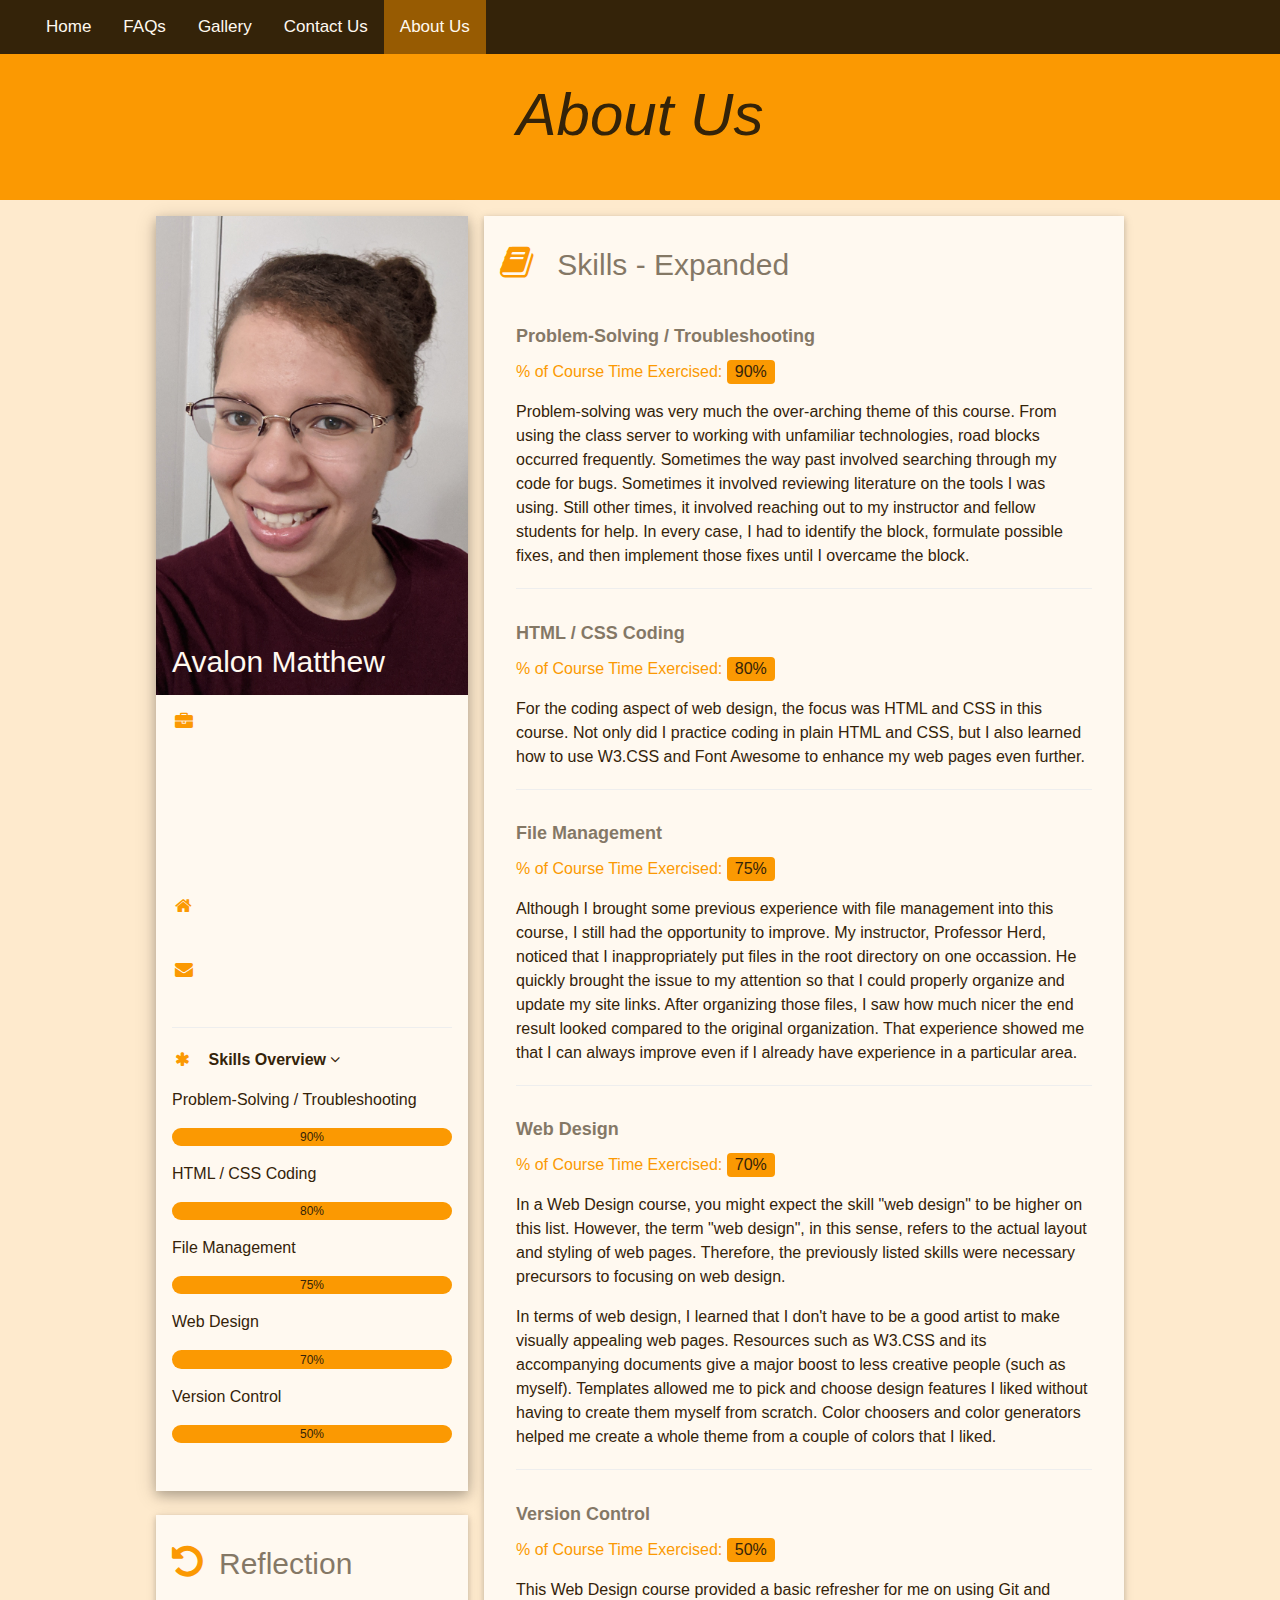
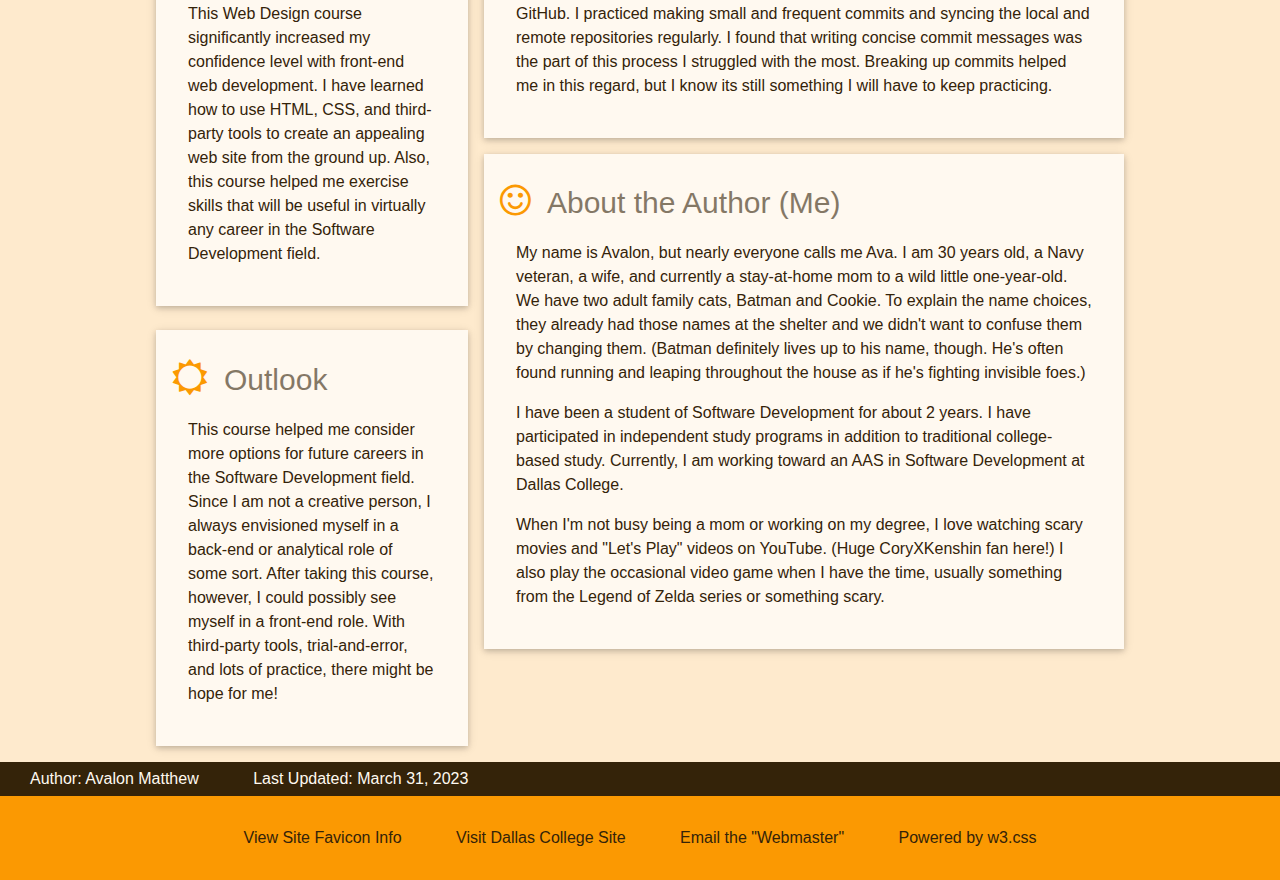
==== commit bfcf6e2e: "Updated date in footer on all pages" ====
--- a/about-us.html
+++ b/about-us.html
@@ -9,7 +9,6 @@
   <link rel="shortcut icon" href="./favicon/favicon.ico">
   <link rel="apple-touch-icon" href="./favicon/apple-touch-icon.png">
   <!-- External Styles -->
-  <link rel="stylesheet" href="https://www.w3schools.com/w3css/4/w3.css">
   <link rel="stylesheet" href="https://cdnjs.cloudflare.com/ajax/libs/font-awesome/4.7.0/css/font-awesome.min.css">
   <link rel="stylesheet" href="https://www.w3schools.com/w3css/4/w3.css">
   <link rel="stylesheet" href="./css/colors.css">
@@ -49,7 +48,7 @@
           </div>
           <div class="w3-container">
             <p>
-              <div class="w3-col" style="width: 40px;">
+              <div class="w3-col icon">
                 <i class="fa fa-briefcase fa-fw w3-large w3-text-theme"></i>
               </div>
               <div class="w3-rest">
@@ -57,7 +56,7 @@
               </div>
             </p>
             <p>
-              <div class="w3-col" style="width: 40px;">
+              <div class="w3-col icon">
                 <i class="fa fa-home fa-fw w3-large w3-text-theme"></i>
               </div>
               <div class="w3-rest">
@@ -65,7 +64,7 @@
               </div>
             </p>
             <p>
-              <div class="w3-col" style="width: 40px;">
+              <div class="w3-col icon">
                 <i class="fa fa-envelope fa-fw w3-large w3-text-theme"></i>
               </div>
               <div class="w3-rest">
@@ -75,11 +74,11 @@
             <hr>
 
             <p class="w3-large">
-              <div class="w3-dropdown-hover" style="width:250px">
+              <div class="w3-dropdown-hover">
                 <b><i class="fa fa-asterisk fa-fw w3-margin-right w3-text-theme"></i>Skills Overview</b>
                 <i class="fa fa-angle-down" ></i>
-                  <div class="w3-dropdown-content w3-card-4" style="width:250px;">
-                    <div class="w3-container" style="width:100%;">
+                  <div id="dropDown" class="w3-dropdown-content w3-card-4">
+                    <div class="w3-container">
                       <p>An outline of the skills I practiced in Web Design Tools - INET (ITSE-1301-22700)</p>
                     </div>
                   </div>
@@ -87,23 +86,23 @@
             </p>
             <p>Problem-Solving / Troubleshooting</p>
             <div class="w3-theme-l4 w3-round-xlarge w3-small">
-              <div class="w3-container w3-center w3-round-xlarge w3-theme" style="width:90%">90%</div>
+              <div id="problemSolvingBar" class="w3-container w3-center w3-round-xlarge w3-theme">90%</div>
             </div>
             <p>HTML / CSS Coding</p>
             <div class="w3-theme-l4 w3-round-xlarge w3-small">
-              <div class="w3-container w3-center w3-round-xlarge w3-theme" style="width:80%">80%</div>
+              <div id="codingBar" class="w3-container w3-center w3-round-xlarge w3-theme">80%</div>
             </div>
             <p>File Management</p>
             <div class="w3-theme-l4 w3-round-xlarge w3-small">
-              <div class="w3-container w3-center w3-round-xlarge w3-theme" style="width:75%">75%</div>
+              <div id="fileMngmtBar" class="w3-container w3-center w3-round-xlarge w3-theme">75%</div>
             </div>
             <p>Web Design</p>
             <div class="w3-theme-l4 w3-round-xlarge w3-small">
-              <div class="w3-container w3-center w3-round-xlarge w3-theme" style="width:70%">70%</div>
+              <div id="webDesignBar" class="w3-container w3-center w3-round-xlarge w3-theme">70%</div>
             </div>
             <p>Version Control</p>
             <div class="w3-theme-l4 w3-round-xlarge w3-small">
-              <div class="w3-container w3-center w3-round-xlarge w3-theme" style="width:50%">50%</div>
+              <div id="versionCntrlBar" class="w3-container w3-center w3-round-xlarge w3-theme">50%</div>
             </div>
             <br>
             <br>
@@ -214,7 +213,25 @@
             </p>
             <br>
           </div>
-        </div>        
+        </div>
+        
+        <div class="w3-container w3-card w3-theme-l5">
+          <h2 class="about-us-special-h2">
+            <i class="fa fa-smile-o w3-margin-right w3-xxlarge w3-text-theme"></i><span class="w3-opacity">About the Author (Me)</span>
+          </h2>
+          <div class="paragraph">
+            <p>
+              My name is Avalon, but nearly everyone calls me Ava. I am 30 years old, a Navy veteran, a wife, and currently a stay-at-home mom to a wild little one-year-old. We have two adult family cats, Batman and Cookie. To explain the name choices, they already had those names at the shelter and we didn't want to confuse them by changing them. (Batman definitely lives up to his name, though. He's often found running and leaping throughout the house as if he's fighting invisible foes.)
+            </p>
+            <p>
+              I have been a student of Software Development for about 2 years. I have participated in independent study programs in addition to traditional college-based study. Currently, I am working toward an AAS in Software Development at Dallas College.
+            </p>
+            <p>
+              When I'm not busy being a mom or working on my degree, I love watching scary movies and "Let's Play" videos on YouTube. (Huge CoryXKenshin fan here!) I also play the occasional video game when I have the time, usually something from the Legend of Zelda series or something scary. 
+            </p>
+          </div>
+          <br>
+        </div>
 
         <!-- End Right Column -->
       </div>
@@ -229,7 +246,7 @@
   <footer>
     <div id="foot1">
       <span class="space-after">Author: Avalon Matthew</span>
-      <span>Last Updated: <time datetime="2023-03-26">March 26, 2023</time></span>
+      <span>Last Updated: <time datetime="2023-03-31">March 31, 2023</time></span>
     </div>
   
     <div id="foot2">
--- a/css/style.css
+++ b/css/style.css
@@ -110,11 +110,17 @@
 }
 /* END OF SPECIAL STYLING FOR QUOTE ON INDEX PAGE */
 
+.indexSection {
+  margin-left: auto;
+  margin-right: auto;
+  max-width: 1500px;
+}
+
 /* Centers table on index page, adds max width */
 table {
   margin-left: auto;
   margin-right: auto;
-  max-width: 1500px;
+  max-width: 1000px;
 }
 
 /* Adds extra padding in unordered lists on index and FAQ pages */
@@ -325,10 +331,12 @@
   color: #FFF9F0;
 }
 
+/* Removes some of the padding from special h2's on about-us page */
 .about-us-special-h2 {
   padding: 16px 0px 0px 0px;
 }
 
+/* Removes some padding from paragraphs on about-us page */
 .paragraph {
   padding: 0px 16px;
 }
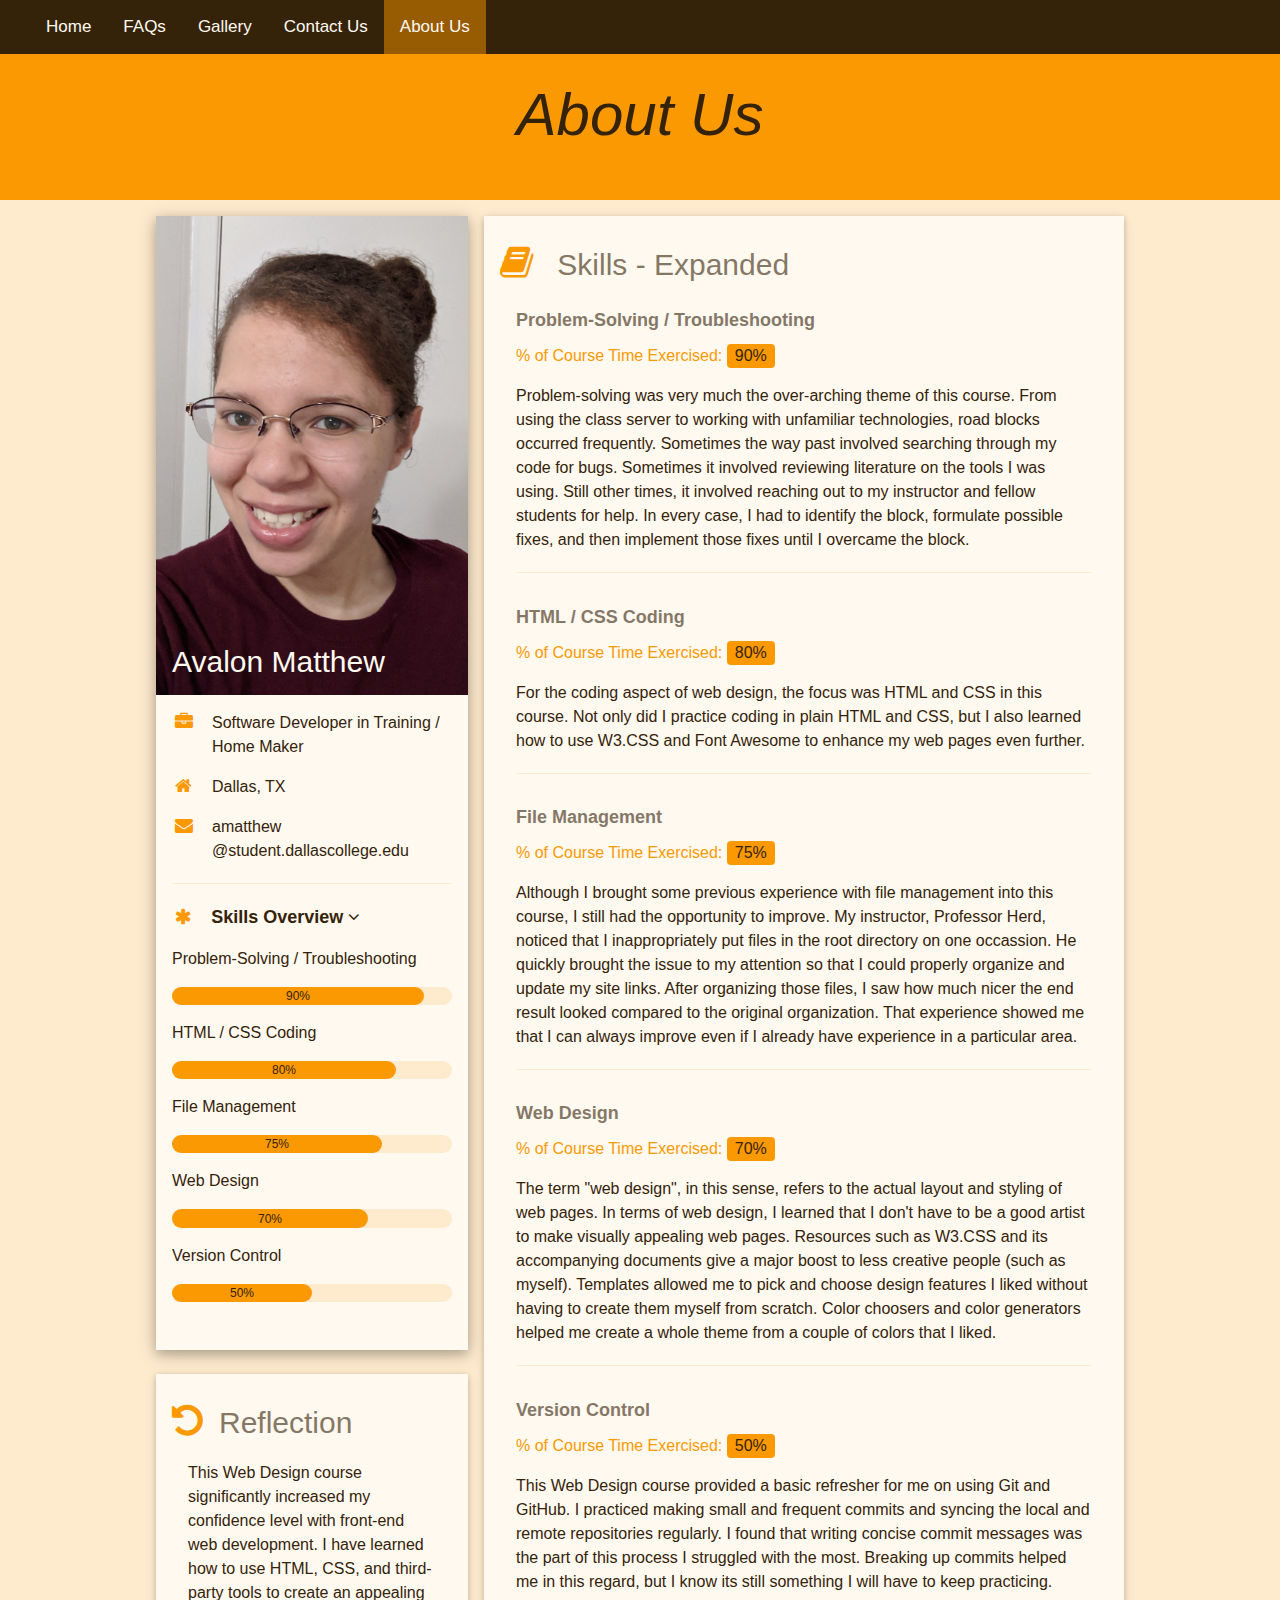
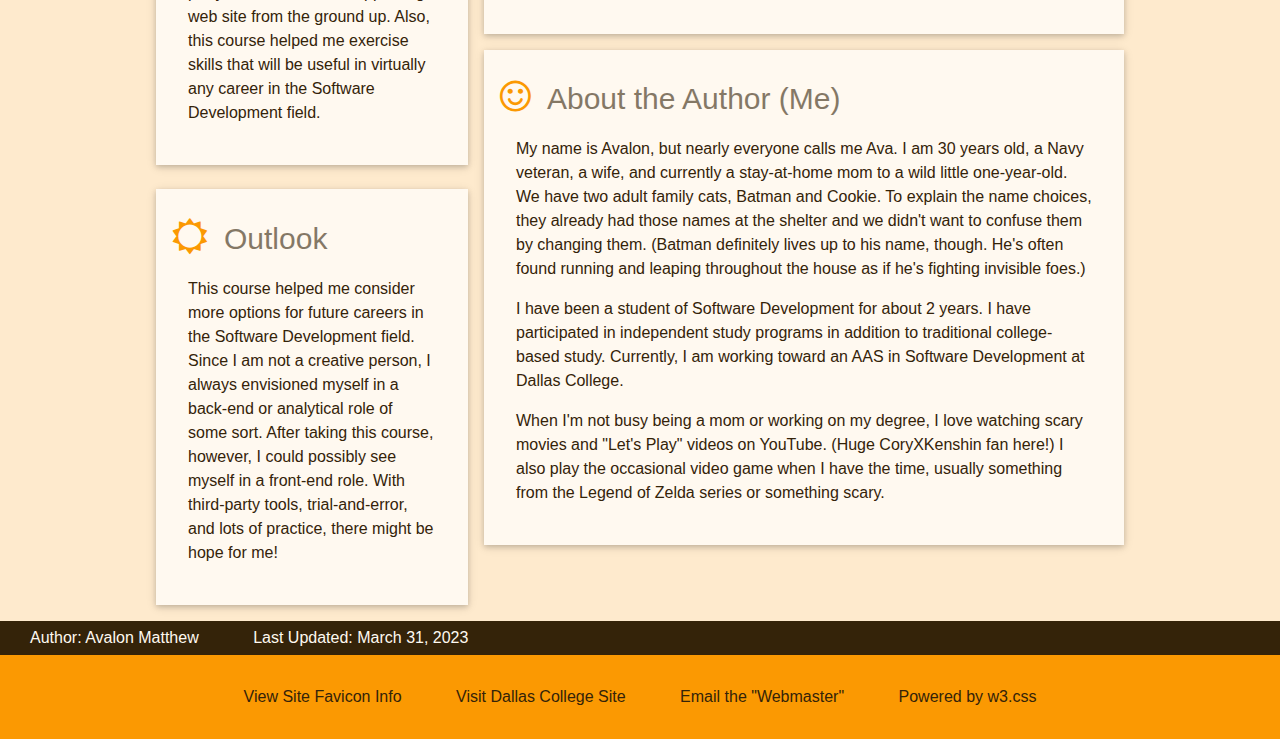
==== commit d0954de4: "Set page lang & fixed tag errors on about-us" ====
--- a/about-us.html
+++ b/about-us.html
@@ -1,6 +1,5 @@
 <!DOCTYPE html>
-<html>
-
+<html lang="en">
 <head>
   <title>About Us</title>
   <meta charset="UTF-8">
@@ -41,40 +40,40 @@
 
         <div class="w3-theme-l5 w3-card-4">
           <div class="w3-display-container">
-            <img src="./images/my-photo.jpg" width="100%" alt="Photo of Me">
+            <img id="myPic" src="./images/my-photo.jpg" alt="Photo of Me">
             <div class="w3-display-bottomleft w3-container">
               <h2 id="myPicText">Avalon Matthew</h2>
             </div>
           </div>
           <div class="w3-container">
-            <p>
+            <div class="basicInfoLine">
               <div class="w3-col icon">
                 <i class="fa fa-briefcase fa-fw w3-large w3-text-theme"></i>
               </div>
               <div class="w3-rest">
                 Software Developer in Training / Home Maker
               </div>
-            </p>
-            <p>
+            </div>
+            <div class="basicInfoLine">
               <div class="w3-col icon">
                 <i class="fa fa-home fa-fw w3-large w3-text-theme"></i>
               </div>
               <div class="w3-rest">
                 Dallas, TX
               </div>
-            </p>
-            <p>
+            </div>
+            <div class="basicInfoLine">
               <div class="w3-col icon">
                 <i class="fa fa-envelope fa-fw w3-large w3-text-theme"></i>
               </div>
               <div class="w3-rest">
                 amatthew&#8203;@student.dallascollege.edu
               </div>
-            </p>
-            <hr>
-
-            <p class="w3-large">
-              <div class="w3-dropdown-hover">
+            </div>
+            <hr>
+
+            <div class="w3-large">
+              <div class="w3-dropdown-hover w3-theme-l5">
                 <b><i class="fa fa-asterisk fa-fw w3-margin-right w3-text-theme"></i>Skills Overview</b>
                 <i class="fa fa-angle-down" ></i>
                   <div id="dropDown" class="w3-dropdown-content w3-card-4">
@@ -83,7 +82,7 @@
                     </div>
                   </div>
               </div>
-            </p>
+            </div>
             <p>Problem-Solving / Troubleshooting</p>
             <div class="w3-theme-l4 w3-round-xlarge w3-small">
               <div id="problemSolvingBar" class="w3-container w3-center w3-round-xlarge w3-theme">90%</div>
@@ -110,7 +109,7 @@
         </div><br>
 
         <div class="w3-container w3-card w3-theme-l5">
-          <h2 class="about-us-special-h2">
+          <h2 class="about-us-h2">
             <i class="fa fa-rotate-left w3-margin-right w3-xxlarge w3-text-theme"></i><span class="w3-opacity">Reflection</span>
           </h2>
           <div class="paragraph">
@@ -123,7 +122,7 @@
         <br>
 
         <div class="w3-container w3-card w3-theme-l5">
-          <h2 class="about-us-special-h2">
+          <h2 class="about-us-h2">
             <i class="fa fa-sun-o w3-margin-right w3-xxlarge w3-text-theme"></i><span class="w3-opacity">Outlook</span>
           </h2>
           <div class="paragraph">
@@ -141,7 +140,7 @@
       <div class="w3-twothird">
 
         <div class="w3-container w3-card w3-theme-l5 w3-margin-bottom">
-          <h2 class="w3-padding-16">
+          <h2 class="about-us-h2">
             <i class="fa fa-book w3-margin-right w3-xxlarge w3-text-theme"></i>
             <span class="w3-opacity">Skills - Expanded</span>
           </h2>
@@ -193,10 +192,7 @@
               % of Course Time Exercised: <span class="w3-tag w3-theme w3-round">70%</span>
             </h6>
             <p>
-              In a Web Design course, you might expect the skill "web design" to be higher on this list. However, the term "web design", in this sense, refers to the actual layout and styling of web pages. Therefore, the previously listed skills were necessary precursors to focusing on web design.
-            </p>
-            <p>
-              In terms of web design, I learned that I don't have to be a good artist to make visually appealing web pages. Resources such as W3.CSS and its accompanying documents give a major boost to less creative people (such as myself). Templates allowed me to pick and choose design features I liked without having to create them myself from scratch. Color choosers and color generators helped me create a whole theme from a couple of colors that I liked.
+              The term "web design", in this sense, refers to the actual layout and styling of web pages. In terms of web design, I learned that I don't have to be a good artist to make visually appealing web pages. Resources such as W3.CSS and its accompanying documents give a major boost to less creative people (such as myself). Templates allowed me to pick and choose design features I liked without having to create them myself from scratch. Color choosers and color generators helped me create a whole theme from a couple of colors that I liked.
             </p>
             <hr>
           </div>
@@ -216,7 +212,7 @@
         </div>
         
         <div class="w3-container w3-card w3-theme-l5">
-          <h2 class="about-us-special-h2">
+          <h2 class="about-us-h2">
             <i class="fa fa-smile-o w3-margin-right w3-xxlarge w3-text-theme"></i><span class="w3-opacity">About the Author (Me)</span>
           </h2>
           <div class="paragraph">
--- a/css/style.css
+++ b/css/style.css
@@ -110,6 +110,7 @@
 }
 /* END OF SPECIAL STYLING FOR QUOTE ON INDEX PAGE */
 
+/* Sets max width on sections on index page and centers them */
 .indexSection {
   margin-left: auto;
   margin-right: auto;
@@ -140,6 +141,9 @@
   padding-inline-start: 100px;
   padding-inline-end: 30px;
   padding-bottom: 30px;
+  max-width: 1000px;
+  margin-left: auto;
+  margin-right: auto;
 }
 
 /* Styling for data list questions on FAQ page. */
@@ -148,6 +152,7 @@
   background-color: #FB9902;
   color: #342309;
   font-size: 30px;
+  text-align: center;
 }
 
 /* Styling for data list answers on FAQ page. */
@@ -155,9 +160,11 @@
   padding-top: 30px;
   padding-inline-start: 70px;
   padding-inline-end: 30px;
-  margin-inline-start: 0px;
   font-size: 20px;
   line-height: 2;
+  max-width: 1000px;
+  margin-left: auto;
+  margin-right: auto;
 }
 
 /* Styling for invisible anchors used for jumping from ol list to a specific question in the data list.  */
@@ -233,6 +240,11 @@
   font-style: normal;
 }
 /* END OF SPECIAL STYLING FOR EXTERNAL MAIN LINKS */
+
+/* Sets max width on articles on gallery page */
+article {
+  max-width: 1000px;
+}
 
 /* Extra spacing for form info block on contact-us page, sets max width */
 #formInfo {
@@ -326,19 +338,69 @@
   max-width: 1000px;
 }
 
+/* Makes width of my pic match the width of the column it's in */
+#myPic {
+  width: 100%;
+}
+
 /* Controls color of text on my pic */
 #myPicText {
   color: #FFF9F0;
 }
 
-/* Removes some of the padding from special h2's on about-us page */
-.about-us-special-h2 {
+/* Puts space between basic info under my pic on about-us page */
+.basicInfoLine {
+  margin-block-start: 1em;
+  margin-block-end: 1em;
+}
+
+/* Sets width of space for icons in section following my pic on about-us page */
+.icon {
+  width: 40px;
+}
+
+/* Sets width of the hover dropdown box in "Skills Overview" section of about-us page */
+#dropDown {
+  width: 250px;
+}
+
+/* START OF SPECIAL STYLING FOR BARS IN SKILLS OVERVIEW SECT OF ABOUT-US PAGE */
+#problemSolvingBar {
+  width: 90%;
+}
+
+#codingBar {
+  width: 80%;
+}
+
+#fileMngmtBar {
+  width: 75%;
+}
+
+#webDesignBar {
+  width: 70%
+}
+
+#versionCntrlBar {
+  width: 50%
+}
+/* END OF SPECIAL STYLING FOR BARS IN SKILLS OVERVIEW SECT OF ABOUT-US PAGE */
+
+/* Removes some of the padding from h2's on about-us page */
+.about-us-h2 {
   padding: 16px 0px 0px 0px;
 }
 
 /* Removes some padding from paragraphs on about-us page */
 .paragraph {
   padding: 0px 16px;
+}
+
+/* Sets color of hr's on about-us page */
+hr {
+  height: 1px;
+  border: none;
+  background-color: #FEEACD;
 }
 
 /* Puts space between elements in footer */
